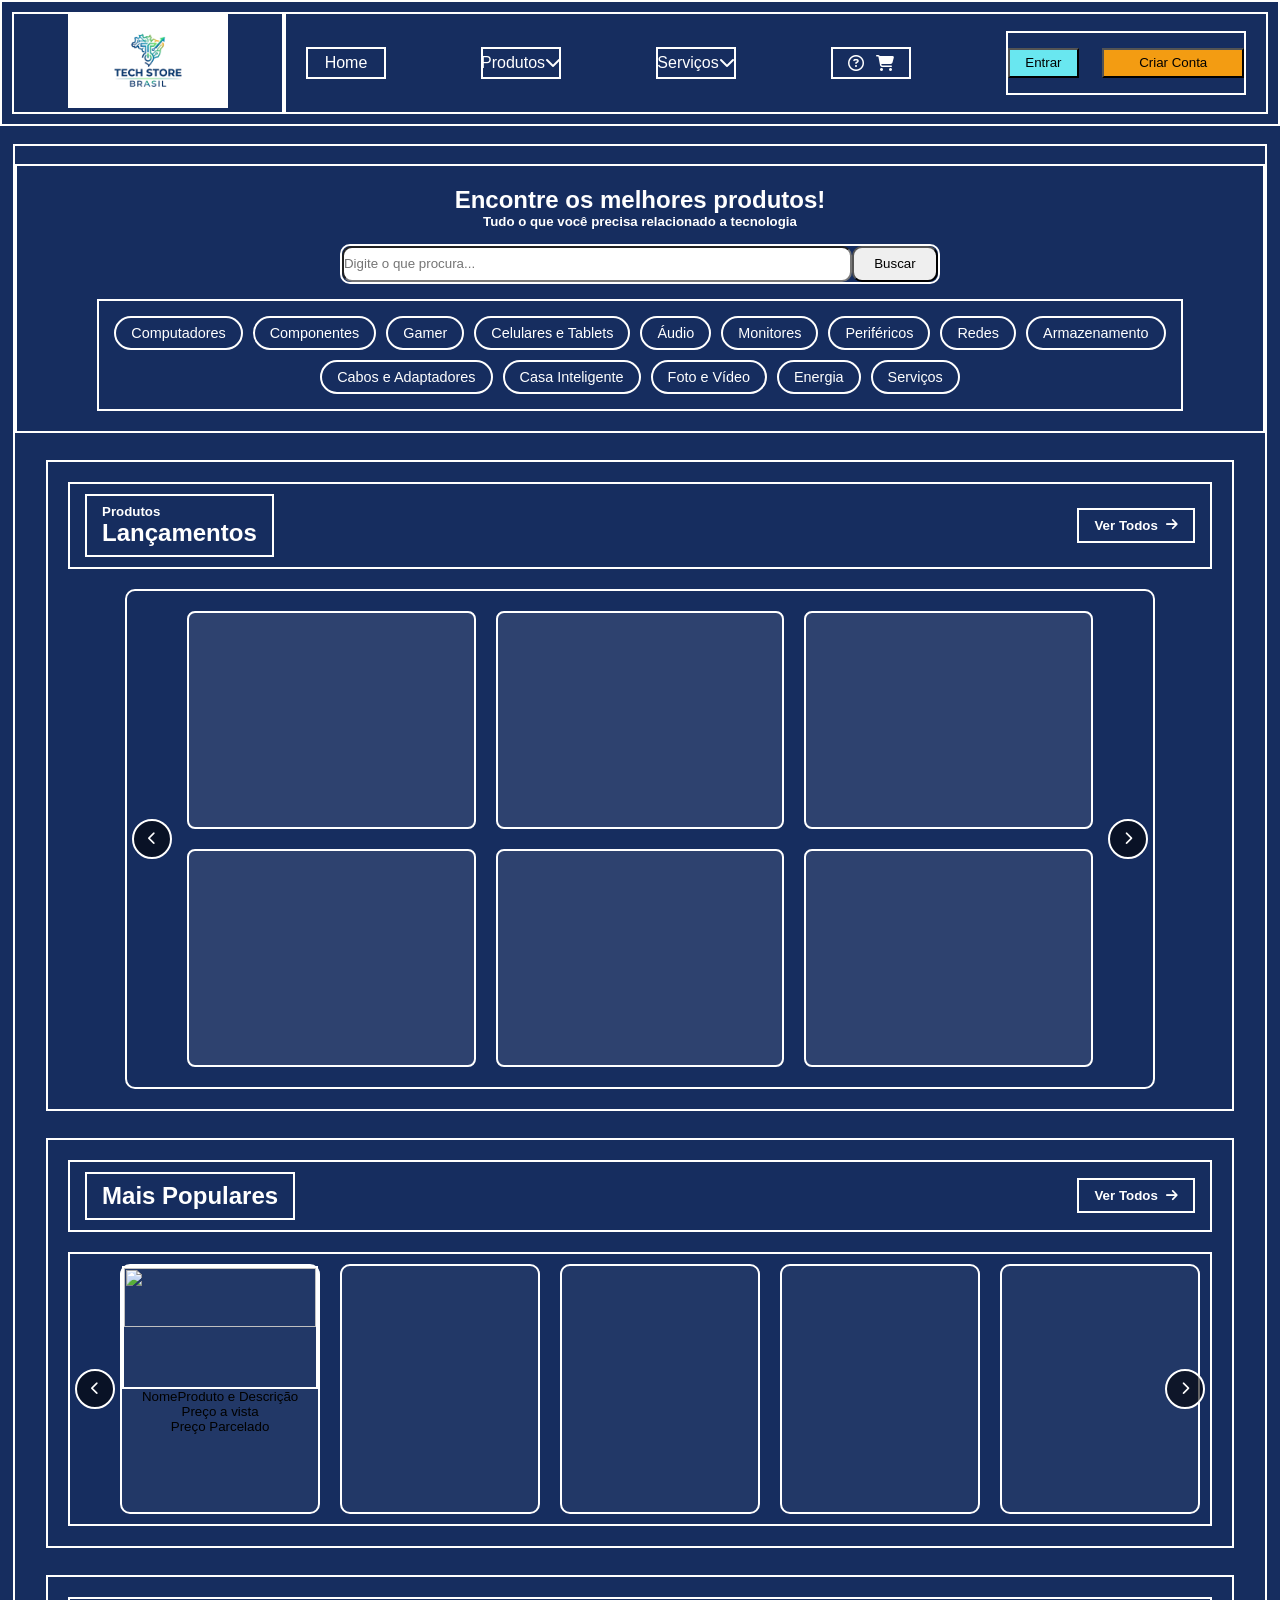
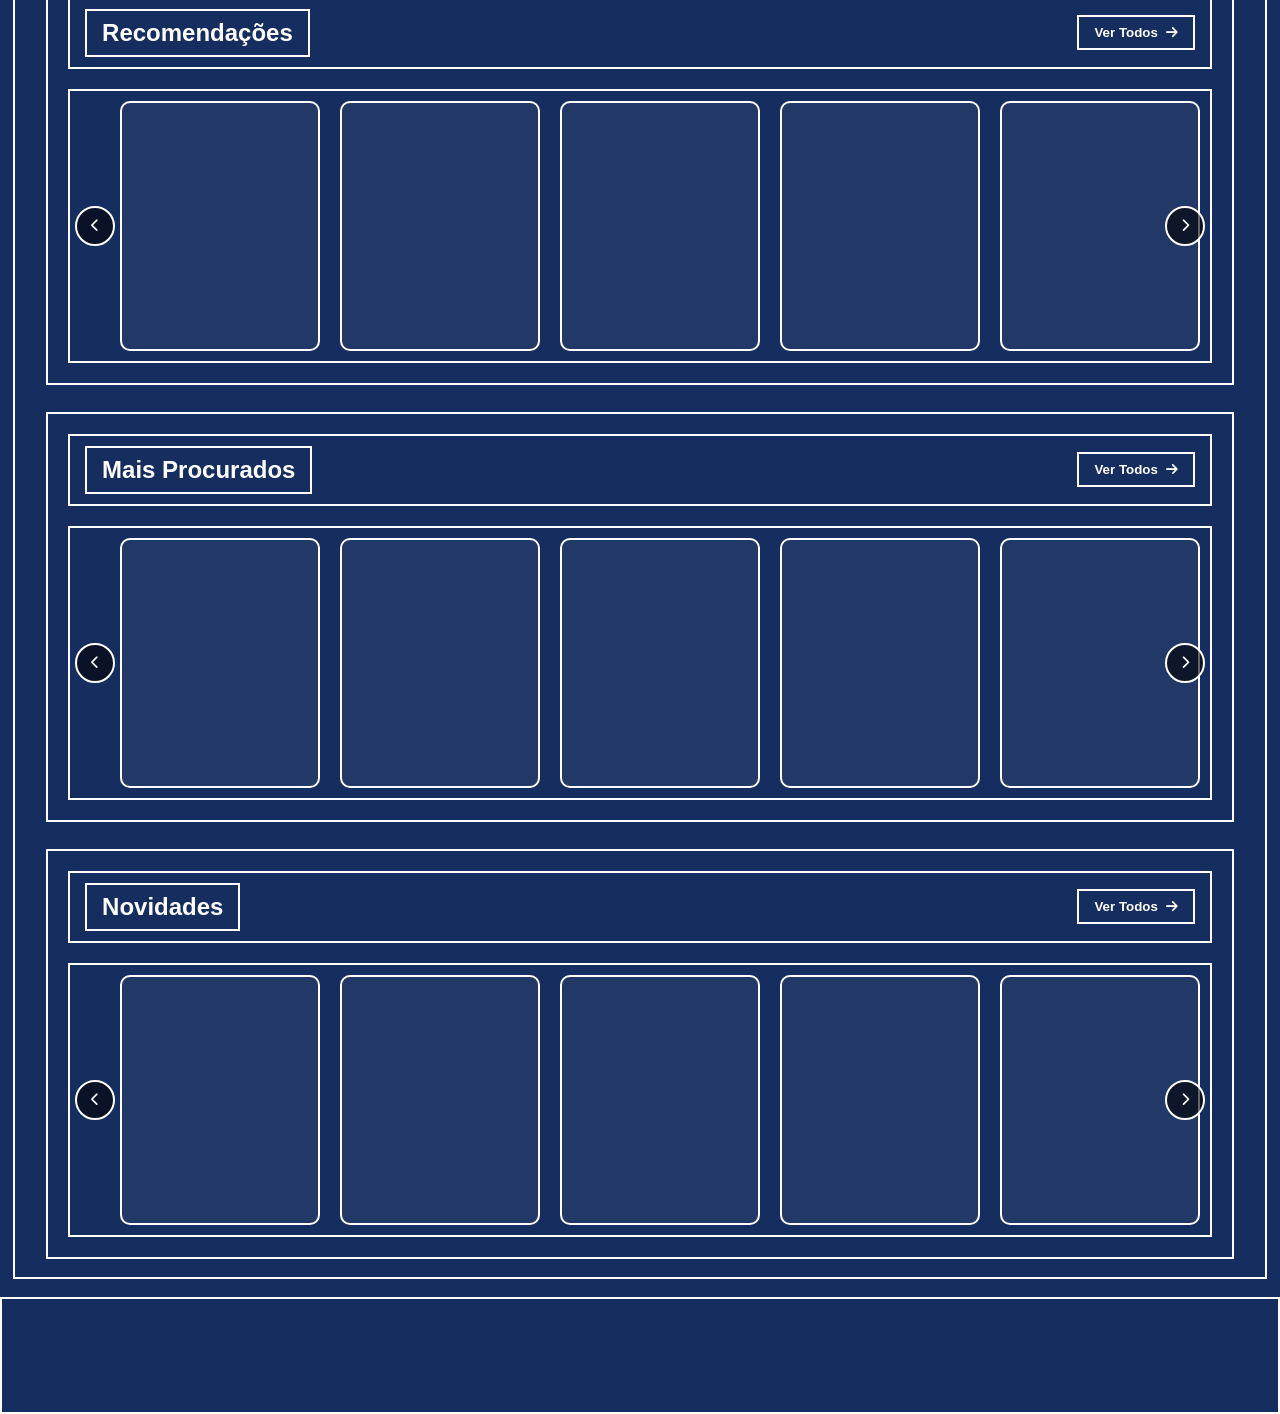
==== index.html @ cc043503 "feat: criando a barra de busca, e preparando para outras funções" ====
<!doctype html>
<html lang="pt-br">
  <head>
    <meta charset="UTF-8" />
    <meta name="viewport" content="width=device-width, initial-scale=1.0" />
    <title>Document</title>
    <link rel="stylesheet" href="src/style.css" />
    <link
      rel="stylesheet"
      href="https://cdnjs.cloudflare.com/ajax/libs/font-awesome/6.7.2/css/all.min.css"
    />
  </head>
  <body>
    <header>
      <div class="header-box-1">
        <div class="logo">
          <img src="src/logoTechStore.png" />
        </div>
      </div>
      <div class="header-box-2">
        <div class="home"><a href="index.html">Home</a></div>
        <div class="produtos"><a href="#">Produtos<i class="fa-solid fa-chevron-down"></i></a></div>
        <div class="servicos"><a href="#">Serviços<i class="fa-solid fa-chevron-down"></i></a></div>
        <div class="sobre-carrinho">
          <a href="sobre.html"><i class="fa-regular fa-circle-question"></i></a>
          <a href="carrinho.html"><i class="fa-solid fa-cart-shopping"></i></a>
        </div>
        <div class="botoes">
          <button class="btn-entrar"><a href="entrar.html">Entrar</a></button>
          <button class="btn-criar-conta"><a href="criarConta.html">Criar Conta</a></button>
        </div>
      </div>
    </header>
    <main>
      <header class="header-main">
        <div class="header-main-mensagem">
          <h2><b>Encontre os melhores produtos!</b></h2>
          <h5>Tudo o que você precisa relacionado a tecnologia</h5>
        </div>
        <div class="barra-busca">
          <form action="/buscar" method="GET">
            <input class="campo-busca" type="search" id="campo-busca" name="q" placeholder="Digite o que procura...">
            <button class="btn-buscar" type="submit">Buscar</button>
          </form>
        </div>
        <div class="categorias">
          <div><a href="#">Computadores</a></div>
          <div><a href="#">Componentes</a></div>
          <div><a href="#">Gamer</a></div>
          <div><a href="#">Celulares e Tablets</a></div>
          <div><a href="#">Áudio</a></div>
          <div><a href="#">Monitores</a></div>
          <div><a href="#">Periféricos</a></div>
          <div><a href="#">Redes</a></div>
          <div><a href="#">Armazenamento</a></div>
          <div><a href="#">Cabos e Adaptadores</a></div>
          <div><a href="#">Casa Inteligente</a></div>
          <div><a href="#">Foto e Vídeo</a></div>
          <div><a href="#">Energia</a></div>
          <div><a href="#">Serviços</a></div>
        </div>
      </header>
      <section class="section-box lancamentos">
        <div class="mensagem-box-lancamentos">
          <div class="mensagem-lancamentos">
            <h5>Produtos</h5>
            <h2>Lançamentos</h2>
          </div>
          <button class="btn-ver-todos">
            Ver Todos<i class="fa-solid fa-arrow-right"></i>
          </button>
        </div>
        <div class="carrossel-banner" id="banner-lancamentos">

          <div class="slide ativo">
            <div class="grade-produtos-banner">
              <div class="produto-banner"></div>
              <div class="produto-banner"></div>
              <div class="produto-banner"></div>
              <div class="produto-banner"></div>
              <div class="produto-banner"></div>
              <div class="produto-banner"></div>
            </div>
          </div>

          <div class="slide">
            <div class="grade-produtos-banner">
              <div class="produto-banner"></div>
              <div class="produto-banner"></div>
              <div class="produto-banner"></div>
              <div class="produto-banner"></div>
              <div class="produto-banner"></div>
              <div class="produto-banner"></div>
            </div>
          </div>

          <button class="botao anterior" onclick="mudarSlideBanner(-1)"><i class="fa-solid fa-chevron-left"></i></button>
          <button class="botao proximo" onclick="mudarSlideBanner(1)"><i class="fa-solid fa-chevron-right"></i></button>
      </section>
      <section class="section-box produtos-oferta">
        <div class="mensagem-box">
          <div class="mensagem">
            <h2>Mais Populares</h2>
          </div>
          <button class="btn-ver-todos">
            Ver Todos<i class="fa-solid fa-arrow-right"></i>
          </button>
        </div>
        <div class="carrossel">
          <button class="botao anterior"><i class="fa-solid fa-chevron-left"></i></button>

          <div class="track">
            <button class="produto">
              <img src="src/">
              <p>NomeProduto e Descrição</p>
              <p>Preço a vista</p>
              <p>Preço Parcelado</p>
            </button>
            <div class="produto"></div>
            <div class="produto"></div>
            <div class="produto"></div>
            <div class="produto"></div>
            <div class="produto"></div>
            <div class="produto"></div>
            <div class="produto"></div>
            <div class="produto"></div>
          </div>

          <button class="botao proximo"><i class="fa-solid fa-chevron-right"></i></button>
        </div>
      </section>
      <section class="section-box recomendacoes">
        <div class="mensagem-box">
          <div class="mensagem">
            <h2>Recomendações</h2>
          </div>
          <button class="btn-ver-todos">
            Ver Todos<i class="fa-solid fa-arrow-right"></i>
          </button>
        </div>
        <div class="carrossel">
          <button class="botao anterior"><i class="fa-solid fa-chevron-left"></i></button>

          <div class="track">
            <div class="produto"></div>
            <div class="produto"></div>
            <div class="produto"></div>
            <div class="produto"></div>
            <div class="produto"></div>
            <div class="produto"></div>
            <div class="produto"></div>
            <div class="produto"></div>
            <div class="produto"></div>
          </div>

          <button class="botao proximo"><i class="fa-solid fa-chevron-right"></i></button>
        </div>
      </section>
      <section class="section-box mais-procurados">
        <div class="mensagem-box">
          <div class="mensagem">
            <h2>Mais Procurados</h2>
          </div>
          <button class="btn-ver-todos">
            Ver Todos<i class="fa-solid fa-arrow-right"></i>
          </button>
        </div>
        <div class="carrossel">
          <button class="botao anterior"><i class="fa-solid fa-chevron-left"></i></button>

          <div class="track">
            <div class="produto"></div>
            <div class="produto"></div>
            <div class="produto"></div>
            <div class="produto"></div>
            <div class="produto"></div>
            <div class="produto"></div>
            <div class="produto"></div>
            <div class="produto"></div>
            <div class="produto"></div>
          </div>

          <button class="botao proximo"><i class="fa-solid fa-chevron-right"></i></button>
        </div>
      </section>
      <section class="section-box novidades">
        <div class="mensagem-box">
          <div class="mensagem">
            <h2>Novidades</h2>
          </div>
          <button class="btn-ver-todos">
            Ver Todos<i class="fa-solid fa-arrow-right"></i>
          </button>
        </div>
        <div class="carrossel">
          <button class="botao anterior"><i class="fa-solid fa-chevron-left"></i></button>

          <div class="track">
            <div class="produto"></div>
            <div class="produto"></div>
            <div class="produto"></div>
            <div class="produto"></div>
            <div class="produto"></div>
            <div class="produto"></div>
            <div class="produto"></div>
            <div class="produto"></div>
            <div class="produto"></div>
          </div>

          <button class="botao proximo"><i class="fa-solid fa-chevron-right"></i></button>
        </div>
      </section>
    </main>
    <footer></footer>
    <script src="src/script.js"></script>
  </body>
</html>
---- src/style.css ----
:root {
  --primary: #f39c12;
  --primary-dark: #d68910;
  --dark: #2c3e50;
  --light: #f4f6f7;
  --white: #ffffff;
  --danger: #e74c3c;
  --text: #333333;
  --background: rgb(22, 45, 95);
  --blue: #69e7f0;
  --black: #000;
}
* {
  padding: 0px;
  margin: 0px;
  box-sizing: border-box;
}
body {
  background-color: var(--background);
  font-family: Arial, Helvetica, sans-serif;
  display: flex;
  flex-direction: column;
  align-items: center;
  gap: 2vh;
  color: var(--white);
  width: 100%;
  overflow-x: hidden;
}
header {
  border: 2px solid var(--white);
  width: 100%;
  min-height: 13vh;
  display: grid;
  grid-template-columns: 17rem 1fr;
  grid-template-areas: "box-1 box-2";
  padding: 10px;
}
.header-box-1 {
  grid-area: box-1;
  display: flex;
  align-items: center;
  justify-content: center;
  border: 2px solid var(--white);
}
.logo img {
  width: 100%;
  max-width: 10rem;
  height: auto;
  border: 2px solid var(--white);
  background-color: var(--white);
  padding: 5px;
}
.header-box-2 {
  grid-area: box-2;
  display: flex;
  flex-wrap: wrap;
  align-items: center;
  justify-content: space-between;
  gap: 15px;
  padding: 0 20px;
  border: 2px solid var(--white);
}
.home, .produtos, .servicos, .sobre-carrinho {
  width: 5rem;
  height: 2rem;
  border: 2px solid var(--white);
  display: flex;
  align-items: center;
  justify-content: center;
}
.home a, .produtos a, .servicos a, .sobre-carrinho a{
  color: var(--white);
  text-decoration: none;
  display: flex;
  flex-direction: row;
}
.sobre-carrinho{
  gap: 1vw;
}
.botoes {
  width: 15rem;
  height: 4rem;
  border: 2px solid var(--white);
  display: flex;
  align-items: center;
  justify-content: space-between;
}
.btn-entrar{
  width: 30%;
  height: 50%;
  background-color: var(--blue);
}
.btn-criar-conta{
  width: 60%;
  height: 50%;
  background-color: var(--primary);
}
.btn-entrar:hover, .btn-criar-conta:hover{
  background-color: var(--white);
  cursor: pointer;
  transition: background-color 0.5s, color 0.5s;
}
.btn-entrar a, .btn-criar-conta a{
  color: var(--black);
  text-decoration: none;
  display: flex;
  flex-direction: row;
  align-items: center;
  justify-content: center;
}
main {
  border: 2px solid var(--white);
  width: 98%;
  max-width: 1400px;
  display: flex;
  flex-direction: column;
  align-items: center;
  gap: 3vh;
  padding: 2vh 0;
}
.header-main {
  display: flex;
  flex-direction: column;
  align-items: center;
  width: 100%;
  gap: 15px;
  padding: 20px;
}
.header-main-mensagem {
  text-align: center;
}
.barra-busca {
  border: 2px solid var(--white);
  border-radius: 10px;
  width: 80%;
  max-width: 600px;
  height: 2.5rem;
  display: flex;
  flex-direction: row;
  justify-content: center;
  align-items: center;
}
.barra-busca form {
  display: flex;
  width: 100%;
  height: 100%;
}
.campo-busca{
  width: 100%;
  height: 100%;
  border-radius: 10px;
}
.btn-buscar{
  width: 100px;
  border-radius: 10px;
}
.categorias {
  border: 2px solid var(--white);
  width: 90%;
  display: flex;
  flex-wrap: wrap;
  align-items: center;
  justify-content: center;
  gap: 10px;
  padding: 15px;
}
.categorias div {
  border: 2px solid var(--white);
  border-radius: 20px;
  padding: 6px 15px;
  transition: background-color 0.3s;
}
.categorias div:hover {
  background-color: rgba(255, 255, 255, 0.1);
}
.categorias div a {
  color: var(--white);
  text-decoration: none;
  font-size: 0.9rem;
}
.section-box {
  border: 2px solid var(--white);
  width: 95%;
  display: flex;
  flex-direction: column;
  align-items: center;
  padding: 20px;
  gap: 20px;
}
.mensagem-box, .mensagem-box-lancamentos {
  border: 2px solid var(--white);
  width: 100%;
  display: flex;
  flex-wrap: wrap;
  align-items: center;
  justify-content: space-between;
  padding: 10px 15px;
  gap: 15px;
}
.mensagem, .mensagem-lancamentos {
  border: 2px solid var(--white);
  padding: 8px 15px;
}
.btn-ver-todos {
  padding: 8px 15px;
  background: transparent;
  color: var(--white);
  border: 2px solid var(--white);
  cursor: pointer;
  display: flex;
  align-items: center;
  gap: 8px;
  font-weight: bold;
  transition: background-color 0.3s, color 0.3s;
}
.btn-ver-todos:hover {
  background-color: var(--white);
  color: var(--background);
}
/*carrossel de lançamentos*/
.carrossel-banner {
  position: relative;
  width: 90%;
  max-width: 1200px;
  height: 500px;
  margin: 0 auto;
  overflow: hidden;
  border: 2px solid var(--white);
  border-radius: 10px;
}
.carrossel-banner .slide {
  position: absolute;
  top: 0;
  left: 0;
  width: 100%;
  height: 100%;
  padding: 20px 60px; 
  box-sizing: border-box;
  opacity: 0;
  transition: opacity 0.8s ease-in-out; 
  z-index: 0;
  pointer-events: none; 
}
.carrossel-banner .slide.ativo {
  opacity: 1;
  z-index: 1;
  pointer-events: auto;
}
.grade-produtos-banner {
  display: grid;
  grid-template-columns: repeat(3, 1fr); 
  grid-template-rows: repeat(2, 1fr);  
  gap: 20px;
  width: 100%;
  height: 100%;
}
.produto-banner {
  width: 100%;
  height: 100%;
  background-color: rgba(255, 255, 255, 0.1);
  border: 2px solid var(--white);
  border-radius: 8px;
  background-size: cover;
  background-position: center;
  background-repeat: no-repeat;
  transition: transform 0.3s;
  cursor: pointer;
}
.carrossel {
  width: 100%;
  overflow: hidden;
  position: relative;
  border: 2px solid white;
  padding: 10px 50px;
}
.carrossel .track {
  display: flex;
  gap: 20px;
  transition: transform 0.4s ease;
}
.produto {
  flex: 0 0 200px;
  height: 250px;
  border: 2px solid white;
  border-radius: 10px;
  background-color: rgba(255, 255, 255, 0.05);
  display: flex;
  flex-direction: column;
  align-items: center;
  justify-content: flex-start;
}
.produto img{
  border: 2px solid var(--white);
  width: 100%;
  height: 50%;
}
.botao, .btn-carrossel-anterior, .btn-carrossel-proximo {
  width: 40px;
  height: 40px;
  display: flex;
  justify-content: center;
  align-items: center;
  background: rgba(0, 0, 0, 0.6);
  color: white;
  border: 2px solid white;
  border-radius: 50%;
  cursor: pointer;
  z-index: 10;
  transition: background-color 0.3s;
}
.botao:hover, .btn-carrossel-anterior:hover, .btn-carrossel-proximo:hover {
  background-color: rgba(255, 255, 255, 0.3);
}
.anterior {
  position: absolute;
  top: 50%;
  left: 5px;
  transform: translateY(-50%);
}
.proximo {
  position: absolute;
  top: 50%;
  right: 5px;
  transform: translateY(-50%);
}
footer {
  border: 2px solid var(--white);
  width: 100%;
  min-height: 13vh;
  margin-top: auto;
}
@media (max-width: 1000px) {
  header {
    display: flex;
    flex-direction: column;
    height: auto;
    padding: 20px;
    gap: 20px;
  }
  .header-box-2 {
    justify-content: center;
    width: 100%;
  }
}
@media (max-width: 900px) {
  .grade-produtos-banner {
    grid-template-columns: repeat(2, 1fr);
    grid-template-rows: repeat(3, 1fr);
  }
}
@media (max-width: 600px) {
  .produto {
    flex: 0 0 150px;
    height: 200px;
  }
  .carrossel {
    padding: 10px 40px;
  }
  .carrossel-banner { height: 800px; }
  .grade-produtos-banner {
    grid-template-columns: 1fr;
    grid-template-rows: repeat(6, 1fr);
  }
  .mensagem-box, .mensagem-box-lancamentos {
    flex-direction: column;
    text-align: center;
    align-items: center;
  }
}
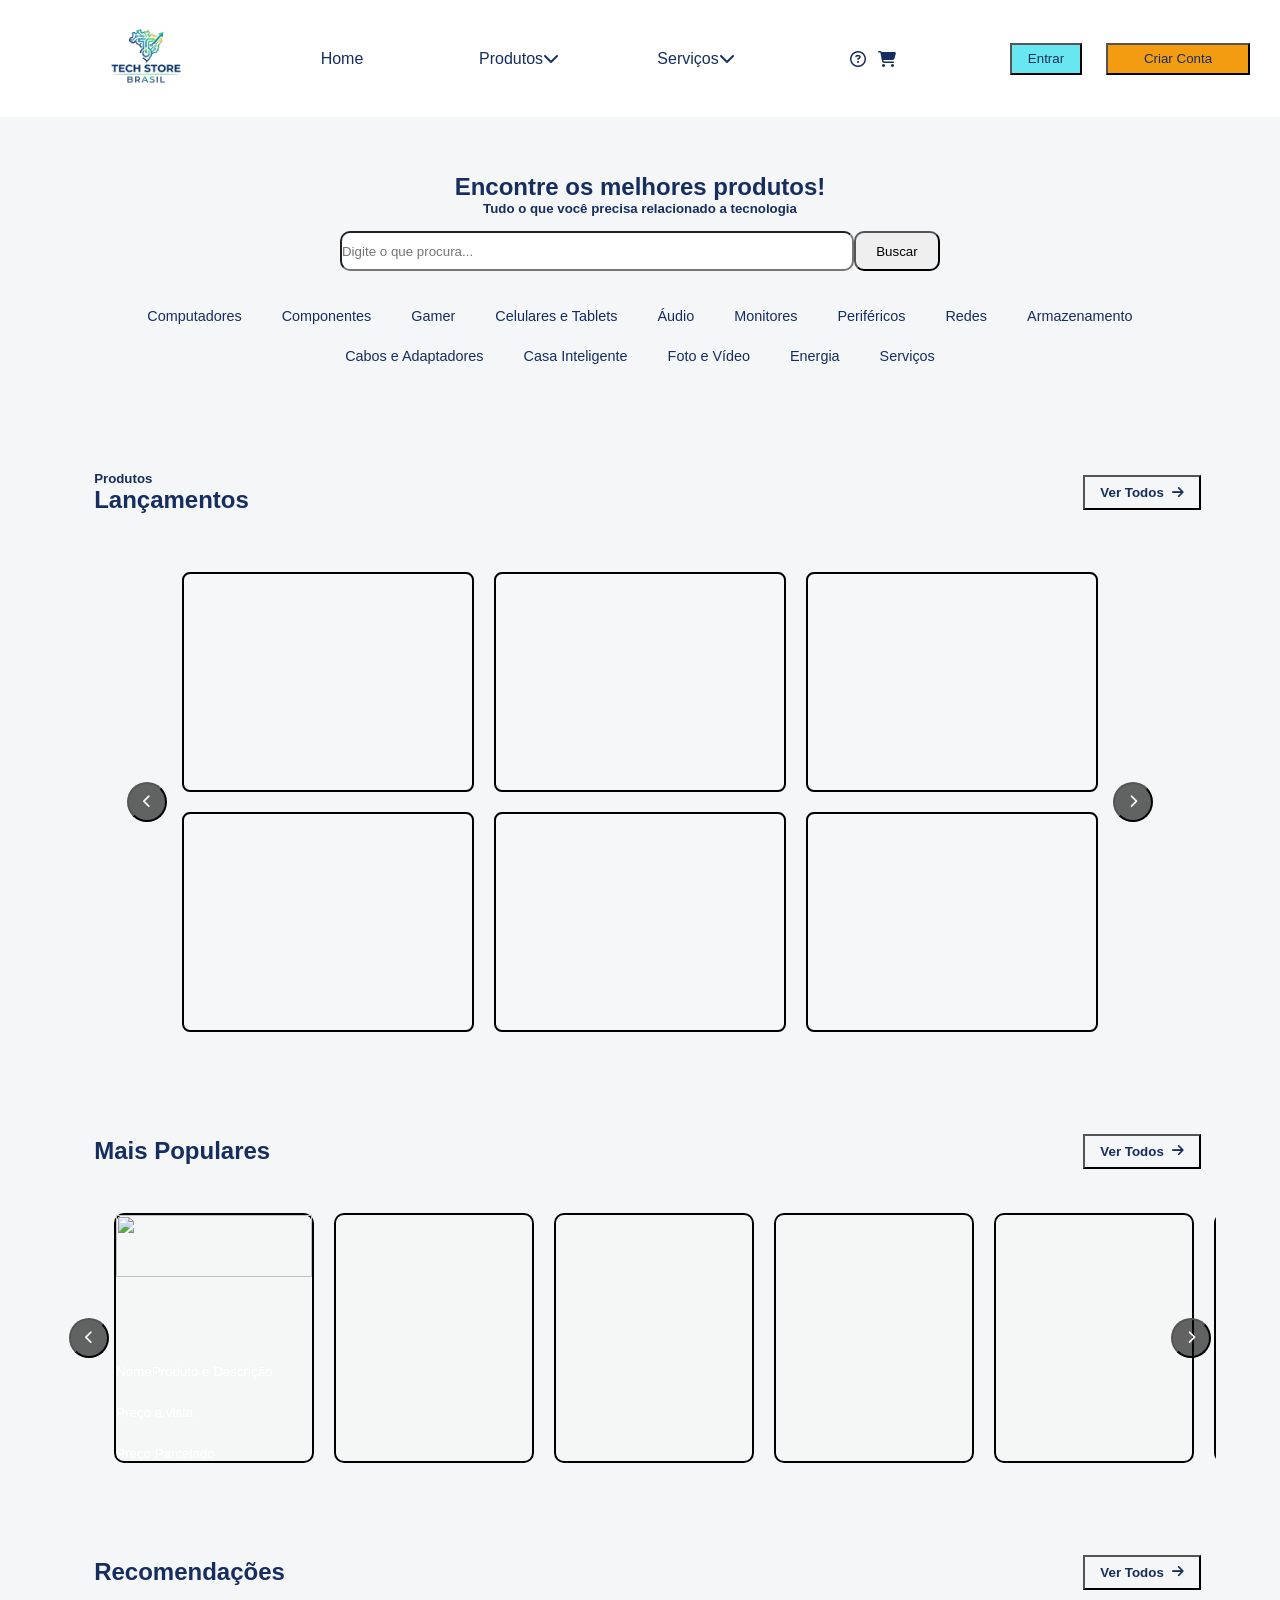
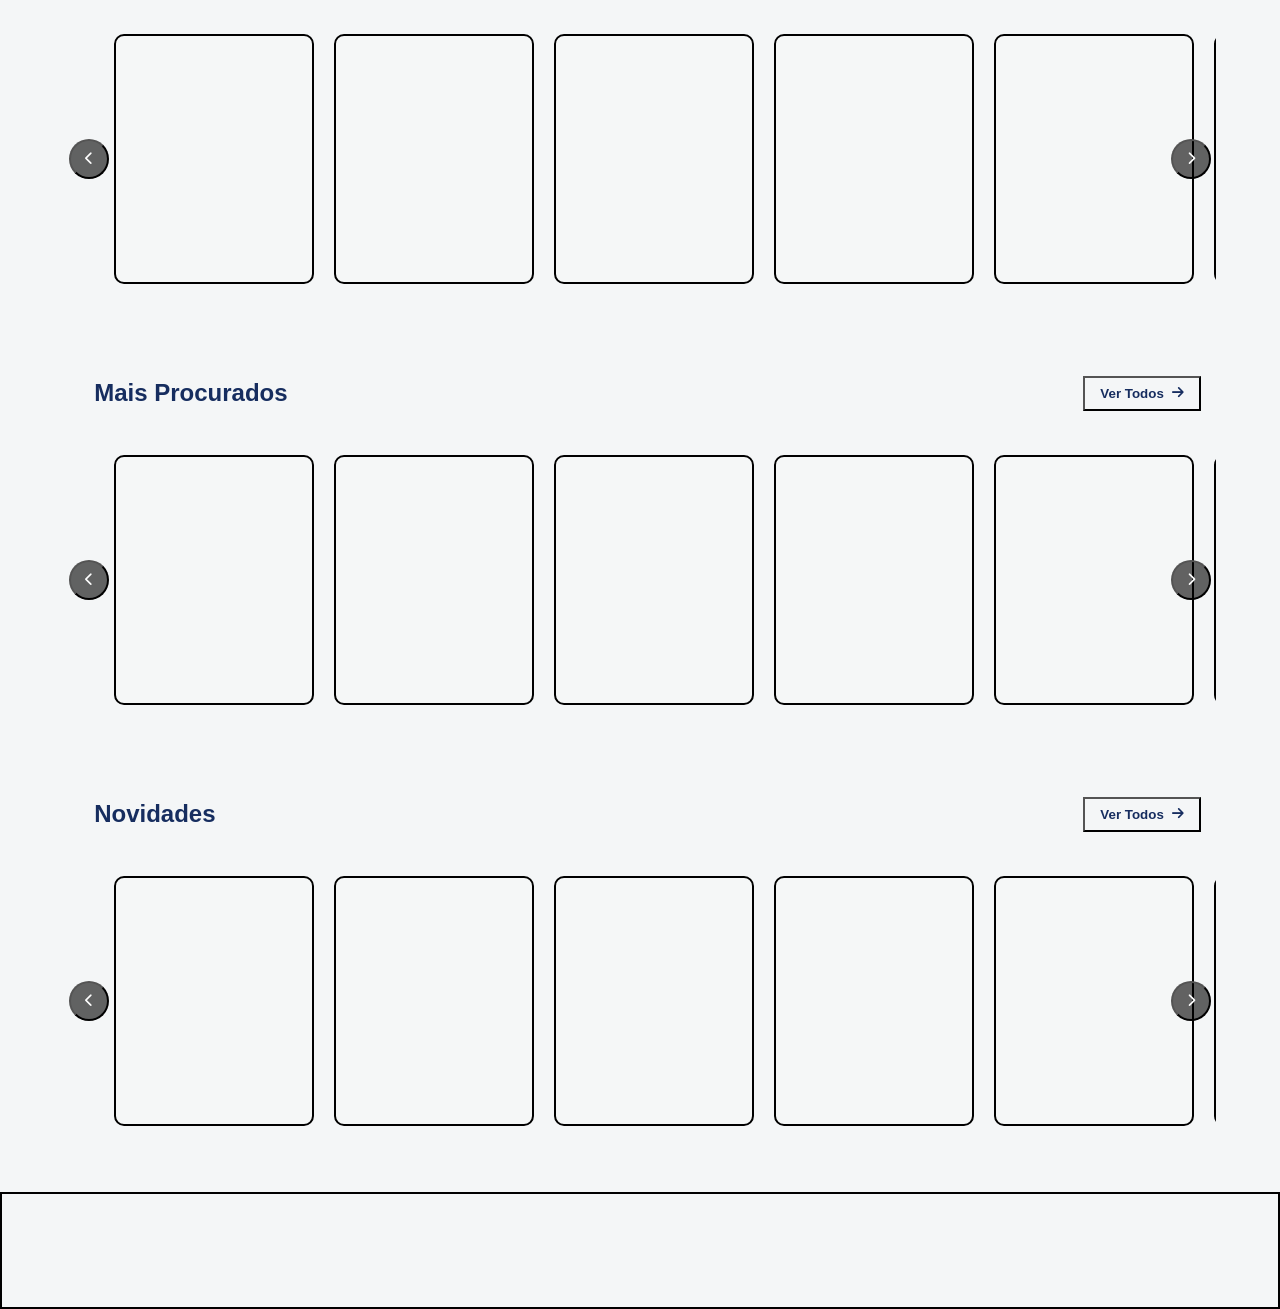
==== commit e58ae6f5: "feat: implementando o esqueleto para melhorias futuras" ====
--- a/index.html
+++ b/index.html
@@ -11,7 +11,7 @@
     />
   </head>
   <body>
-    <header>
+    <header class="header">
       <div class="header-box-1">
         <div class="logo">
           <img src="src/logoTechStore.png" />
--- a/src/style.css
+++ b/src/style.css
@@ -16,18 +16,17 @@
   box-sizing: border-box;
 }
 body {
-  background-color: var(--background);
+  background-color: var(--light);
   font-family: Arial, Helvetica, sans-serif;
   display: flex;
   flex-direction: column;
   align-items: center;
   gap: 2vh;
-  color: var(--white);
+  color: var(--background);
   width: 100%;
   overflow-x: hidden;
 }
 header {
-  border: 2px solid var(--white);
   width: 100%;
   min-height: 13vh;
   display: grid;
@@ -35,19 +34,19 @@
   grid-template-areas: "box-1 box-2";
   padding: 10px;
 }
+.header{
+  background-color: var(--white);
+}
 .header-box-1 {
   grid-area: box-1;
   display: flex;
   align-items: center;
   justify-content: center;
-  border: 2px solid var(--white);
 }
 .logo img {
   width: 100%;
   max-width: 10rem;
   height: auto;
-  border: 2px solid var(--white);
-  background-color: var(--white);
   padding: 5px;
 }
 .header-box-2 {
@@ -58,18 +57,16 @@
   justify-content: space-between;
   gap: 15px;
   padding: 0 20px;
-  border: 2px solid var(--white);
 }
 .home, .produtos, .servicos, .sobre-carrinho {
   width: 5rem;
   height: 2rem;
-  border: 2px solid var(--white);
   display: flex;
   align-items: center;
   justify-content: center;
 }
 .home a, .produtos a, .servicos a, .sobre-carrinho a{
-  color: var(--white);
+  color: var(--background);
   text-decoration: none;
   display: flex;
   flex-direction: row;
@@ -80,7 +77,6 @@
 .botoes {
   width: 15rem;
   height: 4rem;
-  border: 2px solid var(--white);
   display: flex;
   align-items: center;
   justify-content: space-between;
@@ -101,7 +97,7 @@
   transition: background-color 0.5s, color 0.5s;
 }
 .btn-entrar a, .btn-criar-conta a{
-  color: var(--black);
+  color: var(--background);
   text-decoration: none;
   display: flex;
   flex-direction: row;
@@ -109,7 +105,6 @@
   justify-content: center;
 }
 main {
-  border: 2px solid var(--white);
   width: 98%;
   max-width: 1400px;
   display: flex;
@@ -130,7 +125,6 @@
   text-align: center;
 }
 .barra-busca {
-  border: 2px solid var(--white);
   border-radius: 10px;
   width: 80%;
   max-width: 600px;
@@ -155,7 +149,6 @@
   border-radius: 10px;
 }
 .categorias {
-  border: 2px solid var(--white);
   width: 90%;
   display: flex;
   flex-wrap: wrap;
@@ -165,7 +158,6 @@
   padding: 15px;
 }
 .categorias div {
-  border: 2px solid var(--white);
   border-radius: 20px;
   padding: 6px 15px;
   transition: background-color 0.3s;
@@ -174,12 +166,11 @@
   background-color: rgba(255, 255, 255, 0.1);
 }
 .categorias div a {
-  color: var(--white);
+  color: var(--background);
   text-decoration: none;
   font-size: 0.9rem;
 }
 .section-box {
-  border: 2px solid var(--white);
   width: 95%;
   display: flex;
   flex-direction: column;
@@ -188,7 +179,6 @@
   gap: 20px;
 }
 .mensagem-box, .mensagem-box-lancamentos {
-  border: 2px solid var(--white);
   width: 100%;
   display: flex;
   flex-wrap: wrap;
@@ -198,14 +188,13 @@
   gap: 15px;
 }
 .mensagem, .mensagem-lancamentos {
-  border: 2px solid var(--white);
+
   padding: 8px 15px;
 }
 .btn-ver-todos {
   padding: 8px 15px;
   background: transparent;
-  color: var(--white);
-  border: 2px solid var(--white);
+  color: var(--background);
   cursor: pointer;
   display: flex;
   align-items: center;
@@ -214,8 +203,8 @@
   transition: background-color 0.3s, color 0.3s;
 }
 .btn-ver-todos:hover {
-  background-color: var(--white);
-  color: var(--background);
+  background-color: var(--background);
+  color: var(--white);
 }
 /*carrossel de lançamentos*/
 .carrossel-banner {
@@ -225,7 +214,6 @@
   height: 500px;
   margin: 0 auto;
   overflow: hidden;
-  border: 2px solid var(--white);
   border-radius: 10px;
 }
 .carrossel-banner .slide {
@@ -258,19 +246,18 @@
   width: 100%;
   height: 100%;
   background-color: rgba(255, 255, 255, 0.1);
-  border: 2px solid var(--white);
   border-radius: 8px;
   background-size: cover;
   background-position: center;
   background-repeat: no-repeat;
   transition: transform 0.3s;
   cursor: pointer;
+  border: 2px solid black;
 }
 .carrossel {
   width: 100%;
   overflow: hidden;
   position: relative;
-  border: 2px solid white;
   padding: 10px 50px;
 }
 .carrossel .track {
@@ -281,18 +268,20 @@
 .produto {
   flex: 0 0 200px;
   height: 250px;
-  border: 2px solid white;
   border-radius: 10px;
   background-color: rgba(255, 255, 255, 0.05);
   display: flex;
   flex-direction: column;
-  align-items: center;
-  justify-content: flex-start;
+  align-items: flex-start;
+  justify-content: space-between;
+  border: 2px solid black;
 }
 .produto img{
-  border: 2px solid var(--white);
   width: 100%;
   height: 50%;
+}
+.produto p{
+  color: var(--white);
 }
 .botao, .btn-carrossel-anterior, .btn-carrossel-proximo {
   width: 40px;
@@ -302,7 +291,6 @@
   align-items: center;
   background: rgba(0, 0, 0, 0.6);
   color: white;
-  border: 2px solid white;
   border-radius: 50%;
   cursor: pointer;
   z-index: 10;
@@ -324,7 +312,7 @@
   transform: translateY(-50%);
 }
 footer {
-  border: 2px solid var(--white);
+  border: 2px solid black;
   width: 100%;
   min-height: 13vh;
   margin-top: auto;
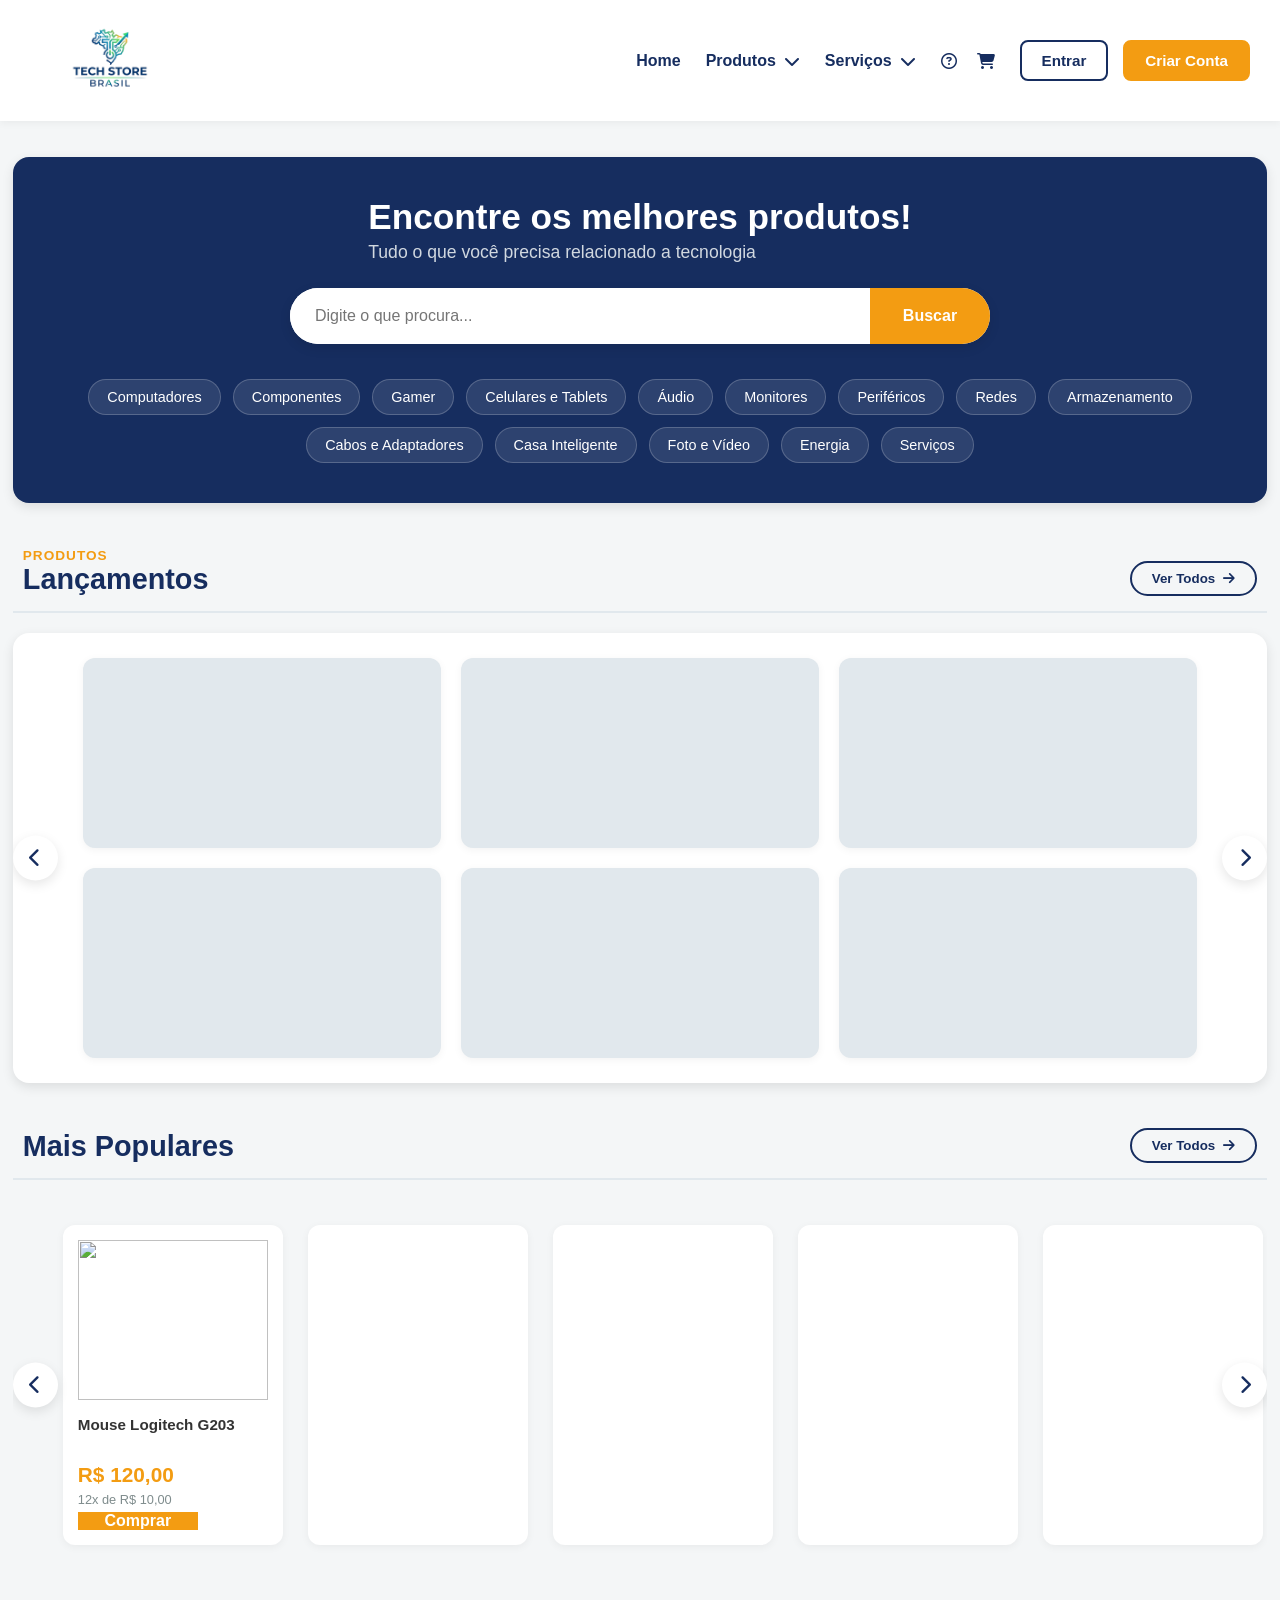
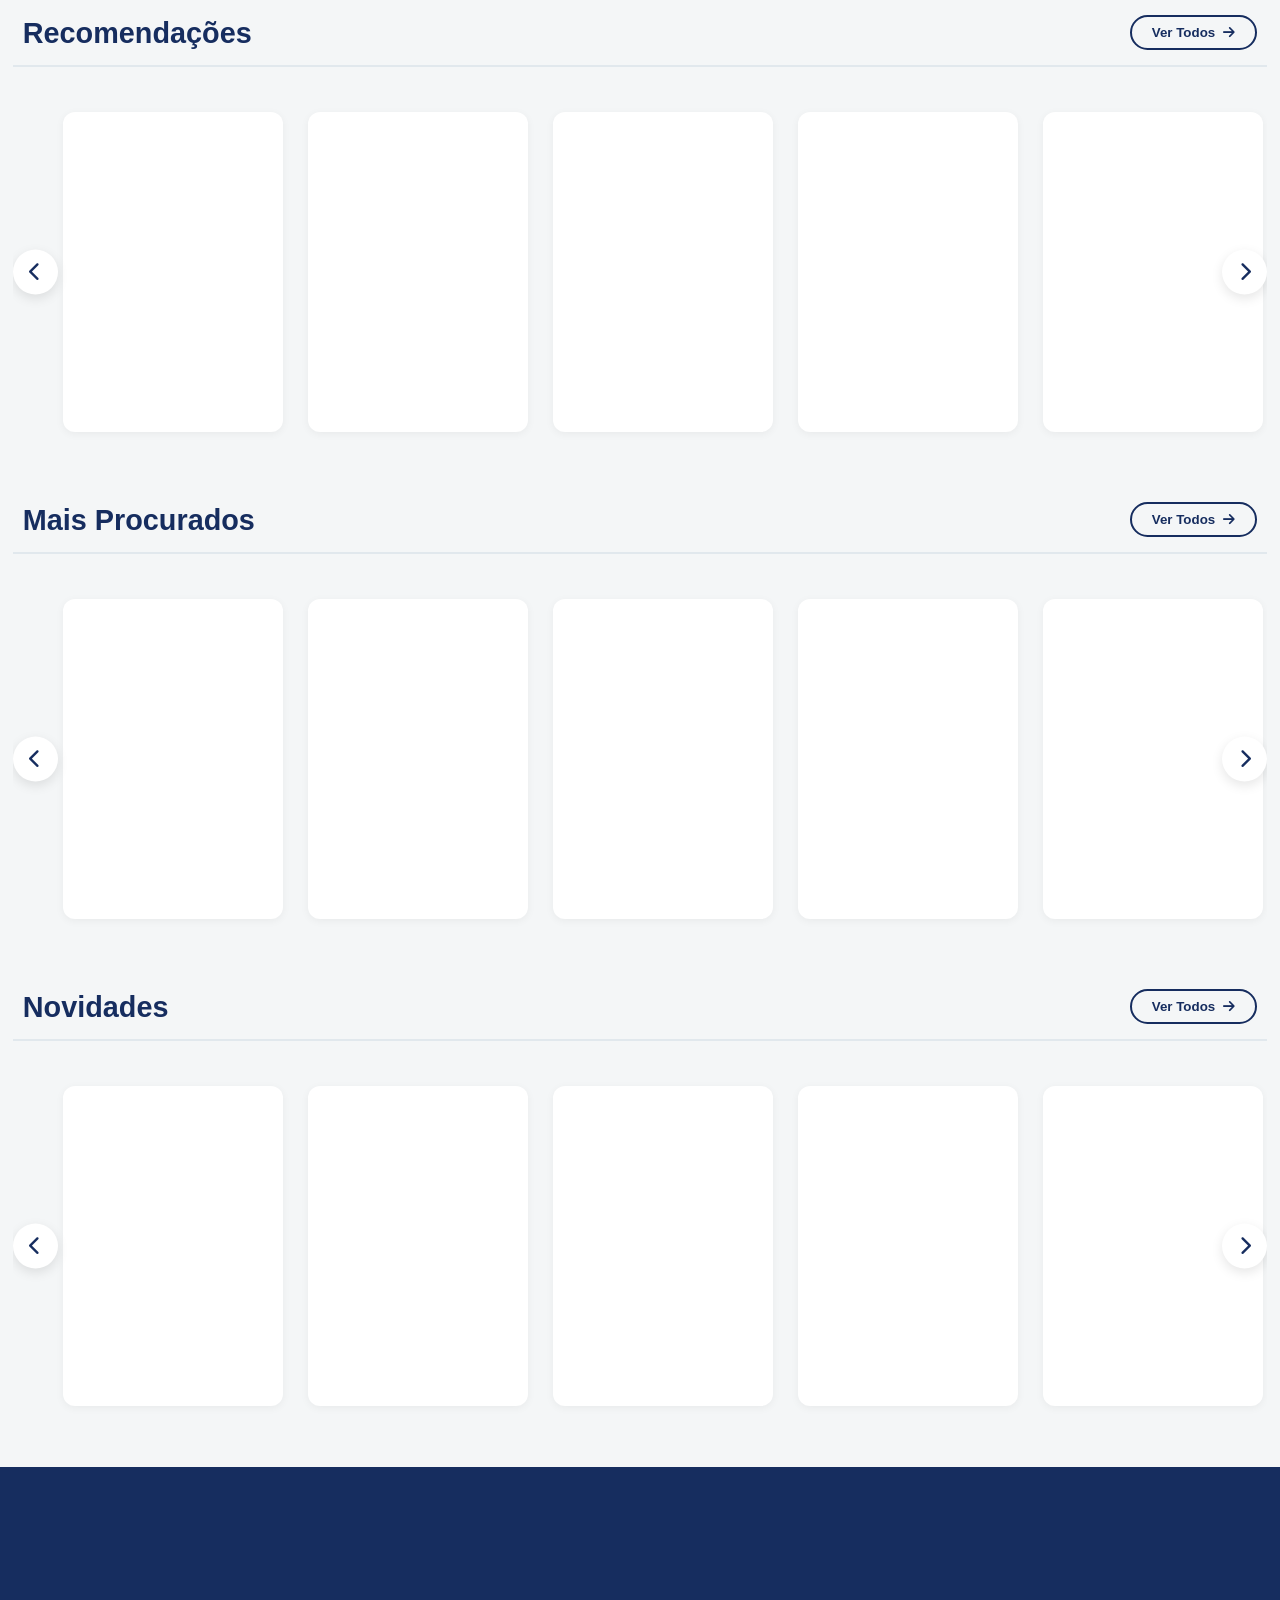
==== commit b850d9a8: "feat: melhorando a estrutura do index.html e entrar.html, e adicionando uma função base de login" ====
--- a/index.html
+++ b/index.html
@@ -110,12 +110,13 @@
           <button class="botao anterior"><i class="fa-solid fa-chevron-left"></i></button>
 
           <div class="track">
-            <button class="produto">
-              <img src="src/">
-              <p>NomeProduto e Descrição</p>
-              <p>Preço a vista</p>
-              <p>Preço Parcelado</p>
-            </button>
+            <div class="produto">
+              <img src="src/mouse.jpg">
+              <p>Mouse Logitech G203</p>
+              <p>R$ 120,00</p>
+              <p>12x de R$ 10,00</p>
+              <button class="btn-buscar" onclick="adicionarAoCarrinho(2)">Comprar</button>
+            </div>
             <div class="produto"></div>
             <div class="produto"></div>
             <div class="produto"></div>
--- a/src/style.css
+++ b/src/style.css
@@ -1,108 +1,129 @@
 :root {
-  --primary: #f39c12;
-  --primary-dark: #d68910;
-  --dark: #2c3e50;
-  --light: #f4f6f7;
+  --primary: #f39c12;          
+  --primary-hover: #e67e22;
+  --dark-blue: #162d5f;        
+  --dark-blue-hover: #0f1f45;
+  --light-bg: #f4f6f7;         
   --white: #ffffff;
-  --danger: #e74c3c;
-  --text: #333333;
-  --background: rgb(22, 45, 95);
-  --blue: #69e7f0;
-  --black: #000;
+  --text-main: #333333;        
+  --text-light: #7f8c8d;     
+  --shadow-sm: 0 2px 8px rgba(0, 0, 0, 0.05);
+  --shadow-md: 0 4px 12px rgba(0, 0, 0, 0.1);
+  --shadow-hover: 0 8px 24px rgba(0, 0, 0, 0.15);
+  --transition: all 0.3s ease;
 }
 * {
-  padding: 0px;
-  margin: 0px;
+  padding: 0;
+  margin: 0;
   box-sizing: border-box;
 }
 body {
-  background-color: var(--light);
-  font-family: Arial, Helvetica, sans-serif;
+  background-color: var(--light-bg);
+  font-family: 'Segoe UI', Roboto, Helvetica, Arial, sans-serif;
   display: flex;
   flex-direction: column;
   align-items: center;
-  gap: 2vh;
-  color: var(--background);
+  color: var(--text-main);
   width: 100%;
   overflow-x: hidden;
 }
-header {
-  width: 100%;
-  min-height: 13vh;
+.header {
+  width: 100%;
+  min-height: 10vh;
+  background-color: var(--white);
+  box-shadow: var(--shadow-sm);
   display: grid;
   grid-template-columns: 17rem 1fr;
   grid-template-areas: "box-1 box-2";
-  padding: 10px;
-}
-.header{
-  background-color: var(--white);
+  padding: 15px 30px;
+  position: sticky;
+  top: 0;
+  z-index: 100;
 }
 .header-box-1 {
   grid-area: box-1;
   display: flex;
   align-items: center;
-  justify-content: center;
+  justify-content: flex-start;
 }
 .logo img {
   width: 100%;
   max-width: 10rem;
   height: auto;
-  padding: 5px;
+  transition: var(--transition);
+}
+.logo img:hover {
+  transform: scale(1.05);
 }
 .header-box-2 {
   grid-area: box-2;
   display: flex;
   flex-wrap: wrap;
   align-items: center;
-  justify-content: space-between;
+  justify-content: flex-end;
+  gap: 25px;
+}
+.home a, .produtos a, .servicos a, .sobre-carrinho a {
+  color: var(--dark-blue);
+  text-decoration: none;
+  font-weight: 600;
+  font-size: 1rem;
+  display: flex;
+  align-items: center;
+  gap: 8px;
+  transition: var(--transition);
+}
+.home a:hover, .produtos a:hover, .servicos a:hover, .sobre-carrinho a:hover {
+  color: var(--primary);
+}
+.sobre-carrinho {
+  display: flex;
+  gap: 20px;
+  font-size: 1.2rem;
+}
+.botoes {
+  display: flex;
   gap: 15px;
-  padding: 0 20px;
-}
-.home, .produtos, .servicos, .sobre-carrinho {
-  width: 5rem;
-  height: 2rem;
-  display: flex;
-  align-items: center;
-  justify-content: center;
-}
-.home a, .produtos a, .servicos a, .sobre-carrinho a{
-  color: var(--background);
+}
+.btn-entrar, .btn-criar-conta {
+  border: none;
+  border-radius: 8px;
+  font-weight: bold;
+  font-size: 0.95rem;
+  transition: var(--transition);
+  cursor: pointer;
+  overflow: hidden;
+}
+.btn-entrar a, .btn-criar-conta a {
   text-decoration: none;
-  display: flex;
-  flex-direction: row;
-}
-.sobre-carrinho{
-  gap: 1vw;
-}
-.botoes {
-  width: 15rem;
-  height: 4rem;
-  display: flex;
-  align-items: center;
-  justify-content: space-between;
-}
-.btn-entrar{
-  width: 30%;
-  height: 50%;
-  background-color: var(--blue);
-}
-.btn-criar-conta{
-  width: 60%;
-  height: 50%;
+  padding: 10px 20px;
+  display: block;
+  width: 100%;
+  height: 100%;
+}
+.btn-entrar {
+  background-color: transparent;
+  border: 2px solid var(--dark-blue);
+}
+.btn-entrar a {
+  color: var(--dark-blue);
+}
+.btn-entrar:hover {
+  background-color: var(--dark-blue);
+}
+.btn-entrar:hover a {
+  color: var(--white);
+}
+.btn-criar-conta {
   background-color: var(--primary);
-}
-.btn-entrar:hover, .btn-criar-conta:hover{
-  background-color: var(--white);
-  cursor: pointer;
-  transition: background-color 0.5s, color 0.5s;
-}
-.btn-entrar a, .btn-criar-conta a{
-  color: var(--background);
-  text-decoration: none;
-  display: flex;
-  flex-direction: row;
-  align-items: center;
-  justify-content: center;
+  border: 2px solid var(--primary);
+}
+.btn-criar-conta a {
+  color: var(--white);
+}
+.btn-criar-conta:hover {
+  background-color: var(--primary-hover);
+  border-color: var(--primary-hover);
 }
 main {
   width: 98%;
@@ -110,111 +131,144 @@
   display: flex;
   flex-direction: column;
   align-items: center;
-  gap: 3vh;
-  padding: 2vh 0;
+  gap: 5vh;
+  padding: 4vh 0;
 }
 .header-main {
   display: flex;
   flex-direction: column;
   align-items: center;
   width: 100%;
-  gap: 15px;
-  padding: 20px;
-}
-.header-main-mensagem {
-  text-align: center;
+  gap: 25px;
+  background: var(--dark-blue);
+  color: var(--white);
+  padding: 40px 20px;
+  border-radius: 16px;
+  box-shadow: var(--shadow-md);
+}
+.header-main-mensagem h2 {
+  font-size: 2.2rem;
+  margin-bottom: 5px;
+}
+.header-main-mensagem h5 {
+  font-size: 1.1rem;
+  font-weight: 400;
+  color: #d1d8e0;
 }
 .barra-busca {
-  border-radius: 10px;
-  width: 80%;
-  max-width: 600px;
-  height: 2.5rem;
-  display: flex;
-  flex-direction: row;
+  width: 100%;
+  max-width: 700px;
+  height: 3.5rem;
+}
+.barra-busca form {
+  display: flex;
+  width: 100%;
+  height: 100%;
+  background: var(--white);
+  border-radius: 50px;
+  overflow: hidden;
+  box-shadow: var(--shadow-md);
+}
+.campo-busca {
+  flex: 1;
+  border: none;
+  padding: 0 25px;
+  font-size: 1rem;
+  outline: none;
+  color: var(--text-main);
+}
+.btn-buscar {
+  width: 120px;
+  background-color: var(--primary);
+  color: var(--white);
+  border: none;
+  font-weight: bold;
+  font-size: 1rem;
+  cursor: pointer;
+  transition: var(--transition);
+}
+.btn-buscar:hover {
+  background-color: var(--primary-hover);
+}
+.categorias {
+  width: 100%;
+  display: flex;
+  flex-wrap: wrap;
+  align-items: center;
   justify-content: center;
-  align-items: center;
-}
-.barra-busca form {
-  display: flex;
-  width: 100%;
-  height: 100%;
-}
-.campo-busca{
-  width: 100%;
-  height: 100%;
-  border-radius: 10px;
-}
-.btn-buscar{
-  width: 100px;
-  border-radius: 10px;
-}
-.categorias {
-  width: 90%;
-  display: flex;
-  flex-wrap: wrap;
-  align-items: center;
-  justify-content: center;
-  gap: 10px;
-  padding: 15px;
+  gap: 12px;
+  padding-top: 10px;
 }
 .categorias div {
+  background-color: rgba(255, 255, 255, 0.1);
+  border: 1px solid rgba(255, 255, 255, 0.2);
   border-radius: 20px;
-  padding: 6px 15px;
-  transition: background-color 0.3s;
+  padding: 8px 18px;
+  transition: var(--transition);
 }
 .categorias div:hover {
-  background-color: rgba(255, 255, 255, 0.1);
+  background-color: var(--primary);
+  border-color: var(--primary);
+  transform: translateY(-2px);
 }
 .categorias div a {
-  color: var(--background);
+  color: var(--white);
   text-decoration: none;
   font-size: 0.9rem;
+  font-weight: 500;
 }
 .section-box {
-  width: 95%;
+  width: 100%;
   display: flex;
   flex-direction: column;
-  align-items: center;
-  padding: 20px;
   gap: 20px;
 }
 .mensagem-box, .mensagem-box-lancamentos {
   width: 100%;
   display: flex;
-  flex-wrap: wrap;
-  align-items: center;
+  align-items: flex-end;
   justify-content: space-between;
-  padding: 10px 15px;
-  gap: 15px;
-}
-.mensagem, .mensagem-lancamentos {
-
-  padding: 8px 15px;
+  padding: 0 10px;
+  border-bottom: 2px solid #e1e8ed;
+  padding-bottom: 15px;
+}
+.mensagem h2, .mensagem-lancamentos h2 {
+  font-size: 1.8rem;
+  color: var(--dark-blue);
+}
+.mensagem-lancamentos h5 {
+  color: var(--primary);
+  text-transform: uppercase;
+  letter-spacing: 1px;
+  font-size: 0.85rem;
 }
 .btn-ver-todos {
-  padding: 8px 15px;
+  padding: 8px 20px;
   background: transparent;
-  color: var(--background);
+  color: var(--dark-blue);
+  border: 2px solid var(--dark-blue);
+  border-radius: 25px;
   cursor: pointer;
   display: flex;
   align-items: center;
   gap: 8px;
   font-weight: bold;
-  transition: background-color 0.3s, color 0.3s;
+  transition: var(--transition);
 }
 .btn-ver-todos:hover {
-  background-color: var(--background);
+  background-color: var(--dark-blue);
   color: var(--white);
 }
 /*carrossel de lançamentos*/
 .carrossel-banner {
   position: relative;
-  width: 90%;
-  max-width: 1200px;
-  height: 500px;
+  width: 100%;
+  height: 450px;
   margin: 0 auto;
   overflow: hidden;
-  border-radius: 10px;
+  border-radius: 16px;
+  box-shadow: var(--shadow-md);
+  background-color: var(--white);
 }
 .carrossel-banner .slide {
   position: absolute;
@@ -222,12 +276,12 @@
   left: 0;
   width: 100%;
   height: 100%;
-  padding: 20px 60px; 
+  padding: 25px 70px;
   box-sizing: border-box;
   opacity: 0;
-  transition: opacity 0.8s ease-in-out; 
+  transition: opacity 0.8s ease-in-out;
   z-index: 0;
-  pointer-events: none; 
+  pointer-events: none;
 }
 .carrossel-banner .slide.ativo {
   opacity: 1;
@@ -236,8 +290,8 @@
 }
 .grade-produtos-banner {
   display: grid;
-  grid-template-columns: repeat(3, 1fr); 
-  grid-template-rows: repeat(2, 1fr);  
+  grid-template-columns: repeat(3, 1fr);
+  grid-template-rows: repeat(2, 1fr);
   gap: 20px;
   width: 100%;
   height: 100%;
@@ -245,87 +299,134 @@
 .produto-banner {
   width: 100%;
   height: 100%;
-  background-color: rgba(255, 255, 255, 0.1);
-  border-radius: 8px;
+  background-color: #e1e8ed;
+  border-radius: 12px;
   background-size: cover;
   background-position: center;
   background-repeat: no-repeat;
-  transition: transform 0.3s;
-  cursor: pointer;
-  border: 2px solid black;
+  transition: var(--transition);
+  cursor: pointer;
+  box-shadow: var(--shadow-sm);
+}
+.produto-banner:hover {
+  transform: translateY(-5px);
+  box-shadow: var(--shadow-hover);
 }
 .carrossel {
   width: 100%;
   overflow: hidden;
   position: relative;
-  padding: 10px 50px;
+  padding: 15px 50px;
 }
 .carrossel .track {
   display: flex;
-  gap: 20px;
+  gap: 25px;
   transition: transform 0.4s ease;
+  padding: 10px 0;
 }
 .produto {
-  flex: 0 0 200px;
-  height: 250px;
-  border-radius: 10px;
-  background-color: rgba(255, 255, 255, 0.05);
+  flex: 0 0 220px;
+  height: 320px;
+  background-color: var(--white);
+  border-radius: 12px;
+  border: none;
+  box-shadow: var(--shadow-sm);
   display: flex;
   flex-direction: column;
   align-items: flex-start;
-  justify-content: space-between;
-  border: 2px solid black;
-}
-.produto img{
-  width: 100%;
-  height: 50%;
-}
-.produto p{
-  color: var(--white);
+  justify-content: flex-start;
+  padding: 15px;
+  cursor: pointer;
+  transition: var(--transition);
+  text-align: left;
+}
+.produto:hover {
+  transform: translateY(-8px);
+  box-shadow: var(--shadow-hover);
+}
+.produto img {
+  width: 100%;
+  height: 160px;
+  object-fit: contain;
+  margin-bottom: 15px;
+  background-color: #fff;
+}
+.produto p {
+  color: var(--text-main);
+  margin-bottom: 5px;
+  width: 100%;
+}
+.produto p:nth-of-type(1) {
+  font-weight: 600;
+  font-size: 0.95rem;
+  line-height: 1.3;
+  display: -webkit-box;
+  -webkit-line-clamp: 2;
+  -webkit-box-orient: vertical;
+  overflow: hidden;
+}
+.produto p:nth-of-type(2) {
+  font-weight: 800;
+  font-size: 1.3rem;
+  color: var(--primary);
+  margin-top: auto; 
+}
+.produto p:nth-of-type(3) {
+  font-size: 0.8rem;
+  color: var(--text-light);
 }
 .botao, .btn-carrossel-anterior, .btn-carrossel-proximo {
-  width: 40px;
-  height: 40px;
+  width: 45px;
+  height: 45px;
   display: flex;
   justify-content: center;
   align-items: center;
-  background: rgba(0, 0, 0, 0.6);
-  color: white;
+  background: var(--white);
+  color: var(--dark-blue);
   border-radius: 50%;
+  border: none;
+  box-shadow: var(--shadow-md);
   cursor: pointer;
   z-index: 10;
-  transition: background-color 0.3s;
+  transition: var(--transition);
+  font-size: 1.2rem;
 }
 .botao:hover, .btn-carrossel-anterior:hover, .btn-carrossel-proximo:hover {
-  background-color: rgba(255, 255, 255, 0.3);
+  background-color: var(--dark-blue);
+  color: var(--white);
 }
 .anterior {
   position: absolute;
   top: 50%;
-  left: 5px;
+  left: 0;
   transform: translateY(-50%);
 }
 .proximo {
   position: absolute;
   top: 50%;
-  right: 5px;
+  right: 0;
   transform: translateY(-50%);
 }
 footer {
-  border: 2px solid black;
-  width: 100%;
-  min-height: 13vh;
+  width: 100%;
+  min-height: 20vh;
   margin-top: auto;
-}
-@media (max-width: 1000px) {
-  header {
+  background-color: var(--dark-blue);
+  color: var(--white);
+}
+@media (max-width: 1050px) {
+  .header {
     display: flex;
     flex-direction: column;
     height: auto;
     padding: 20px;
     gap: 20px;
   }
-  .header-box-2 {
+  .header-box-1, .header-box-2 {
+    justify-content: center;
+    width: 100%;
+  }
+  .botoes {
     justify-content: center;
     width: 100%;
   }
@@ -335,16 +436,19 @@
     grid-template-columns: repeat(2, 1fr);
     grid-template-rows: repeat(3, 1fr);
   }
+  .carrossel-banner { height: 600px; }
 }
 @media (max-width: 600px) {
   .produto {
-    flex: 0 0 150px;
-    height: 200px;
-  }
+    flex: 0 0 160px;
+    height: 280px;
+  }
+  .produto img { height: 120px; }
   .carrossel {
-    padding: 10px 40px;
-  }
-  .carrossel-banner { height: 800px; }
+    padding: 10px 30px;
+  }
+  .carrossel-banner { height: 800px; padding: 10px; }
+  .carrossel-banner .slide { padding: 15px 45px; }
   .grade-produtos-banner {
     grid-template-columns: 1fr;
     grid-template-rows: repeat(6, 1fr);
@@ -353,5 +457,6 @@
     flex-direction: column;
     text-align: center;
     align-items: center;
+    gap: 15px;
   }
 }
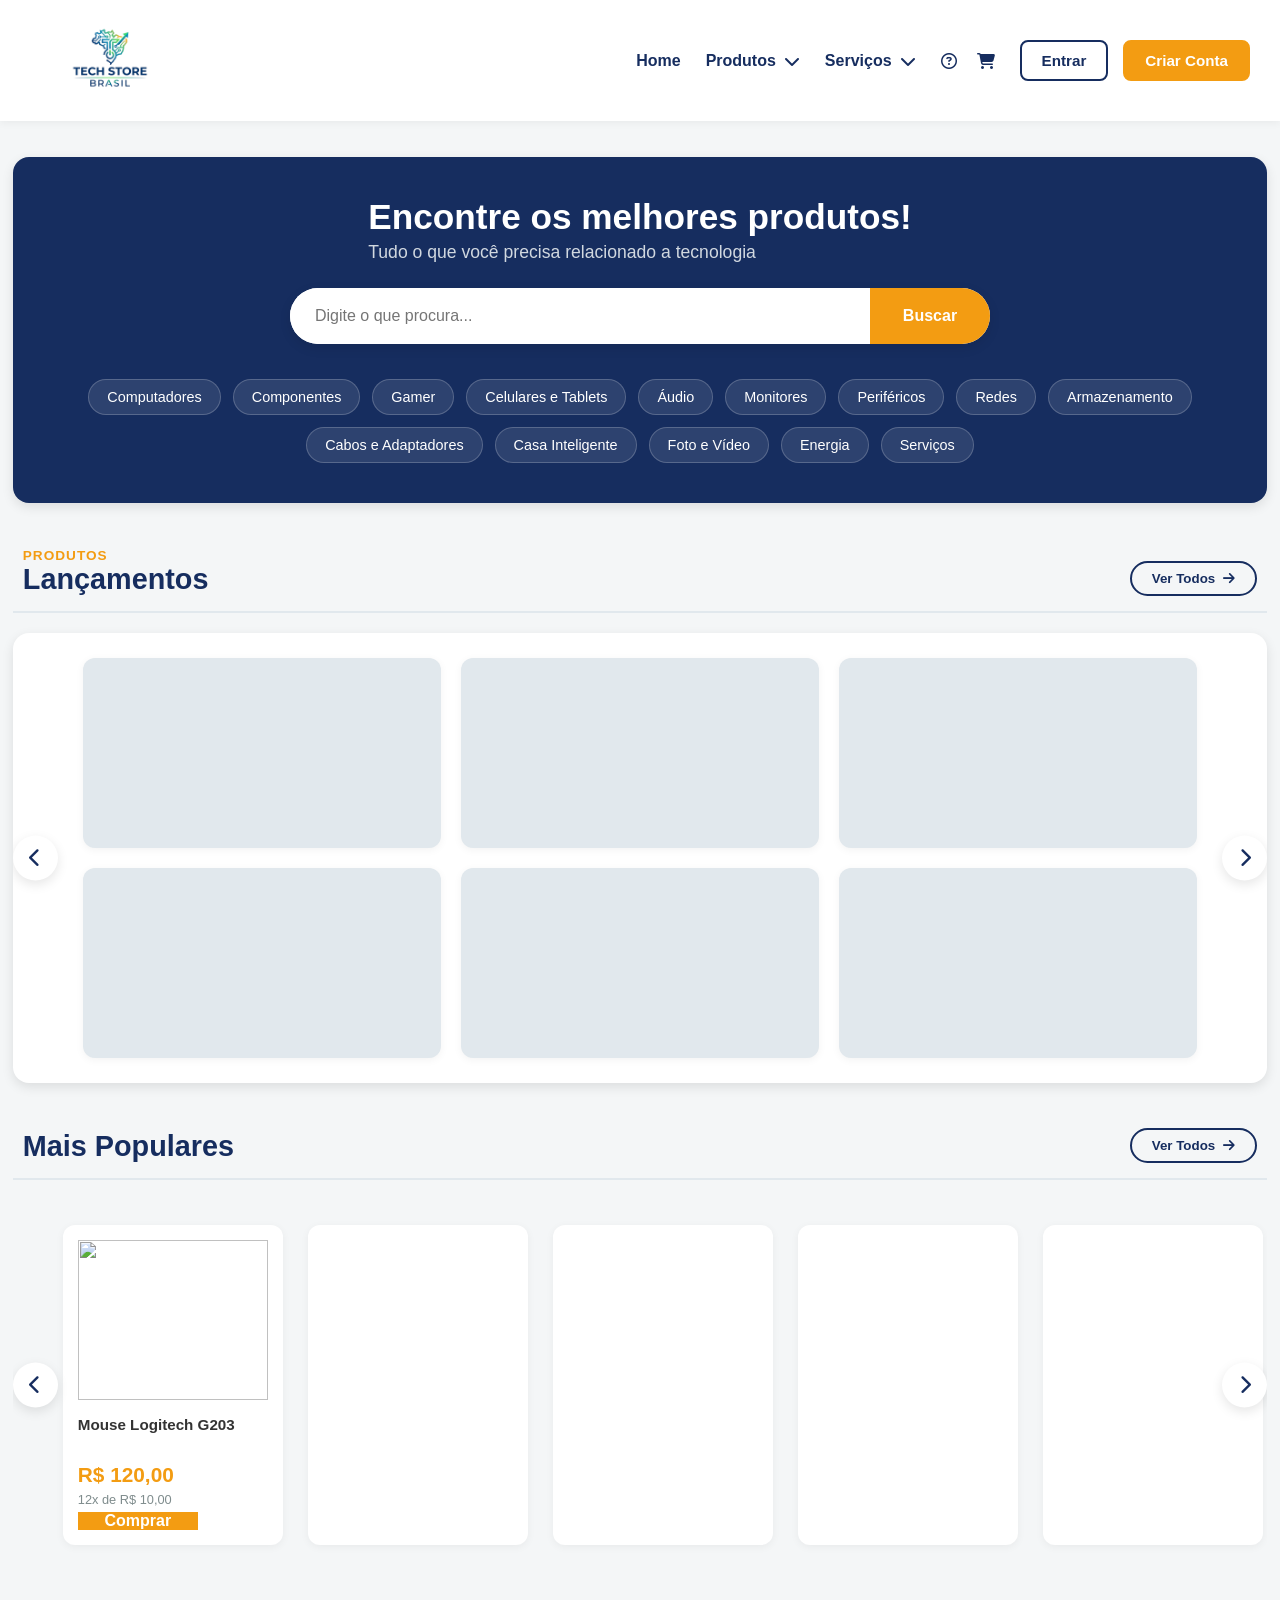
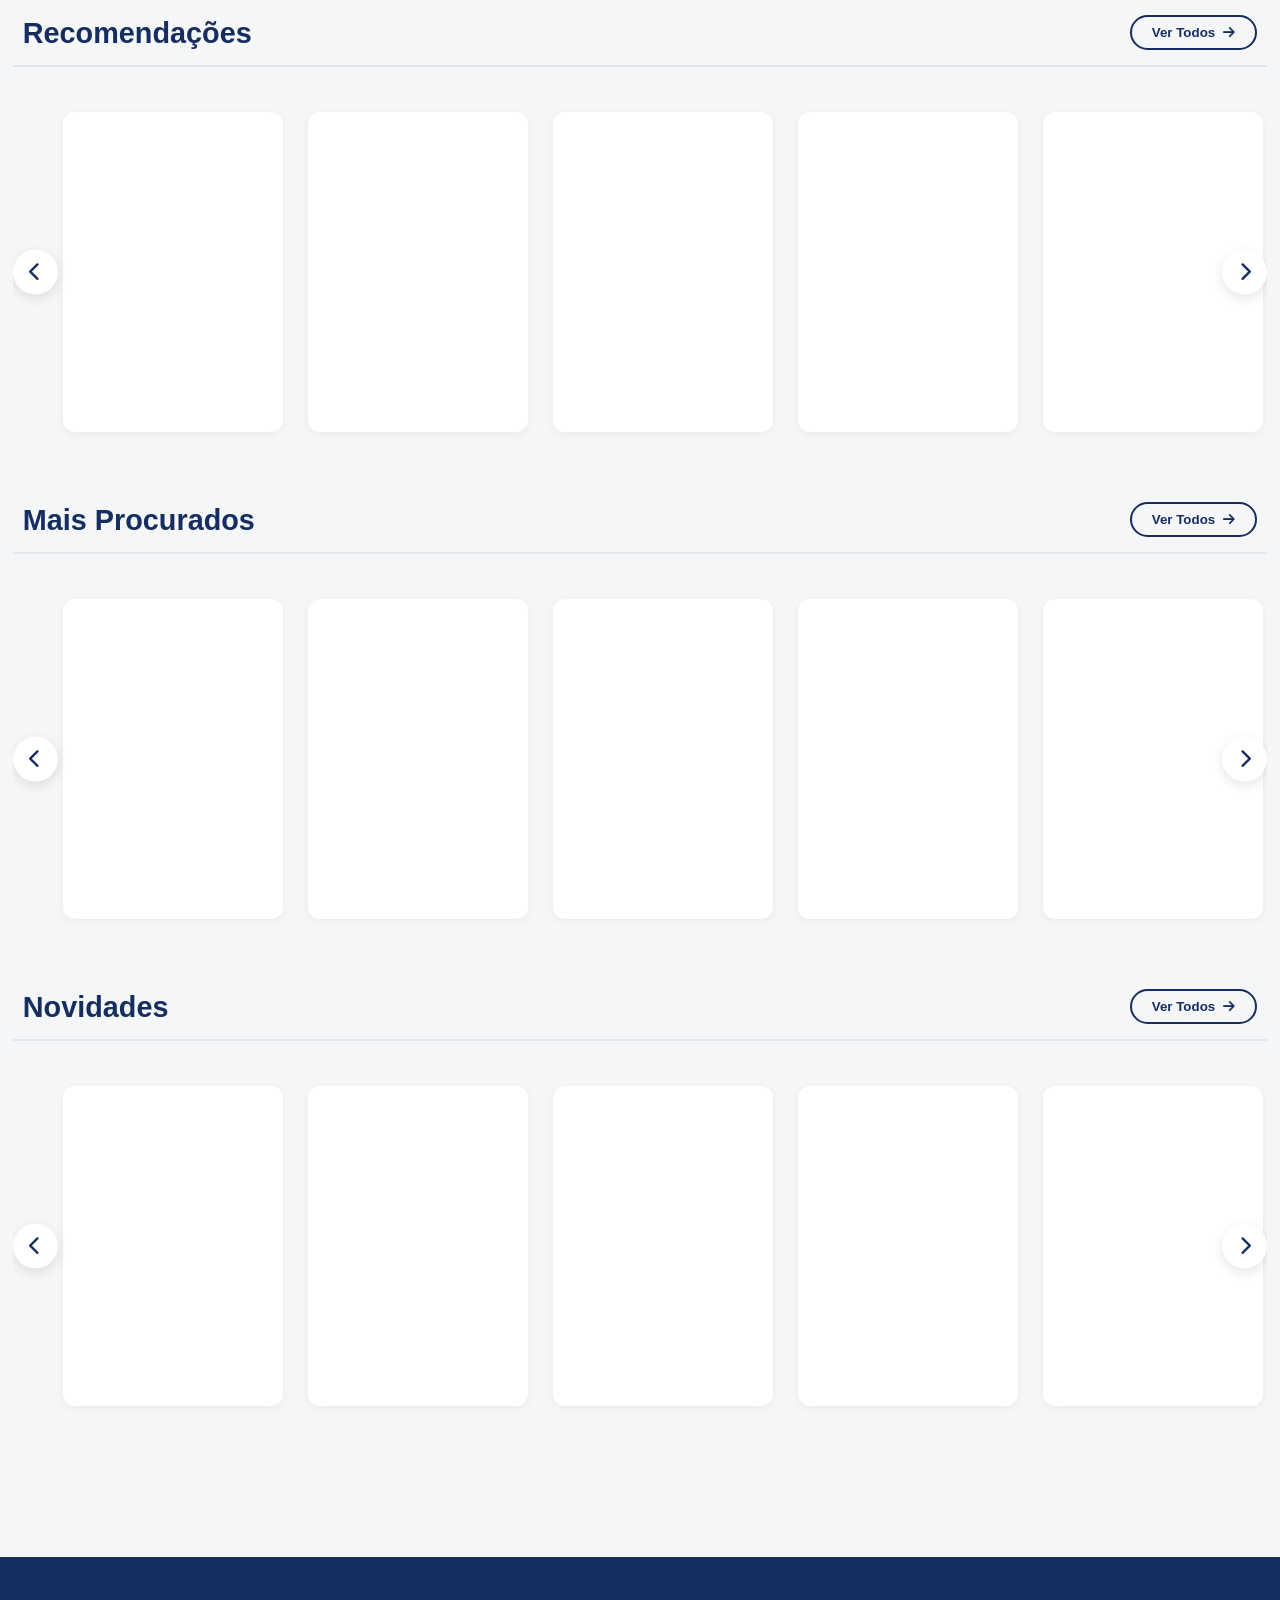
==== commit 8870ed66: "feat: melhorando a estrutura" ====
--- a/index.html
+++ b/index.html
@@ -14,7 +14,7 @@
     <header class="header">
       <div class="header-box-1">
         <div class="logo">
-          <img src="src/logoTechStore.png" />
+          <a href="index.html"><img src="src/logoTechStore.png" /></a>
         </div>
       </div>
       <div class="header-box-2">
@@ -211,6 +211,12 @@
           <button class="botao proximo"><i class="fa-solid fa-chevron-right"></i></button>
         </div>
       </section>
+      <div class="produtos-wrapper">
+        
+      </div>
+      <div class="servicos-wrapper">
+
+      </div>
     </main>
     <footer></footer>
     <script src="src/script.js"></script>
--- a/src/style.css
+++ b/src/style.css
@@ -361,7 +361,6 @@
   font-size: 0.95rem;
   line-height: 1.3;
   display: -webkit-box;
-  -webkit-line-clamp: 2;
   -webkit-box-orient: vertical;
   overflow: hidden;
 }
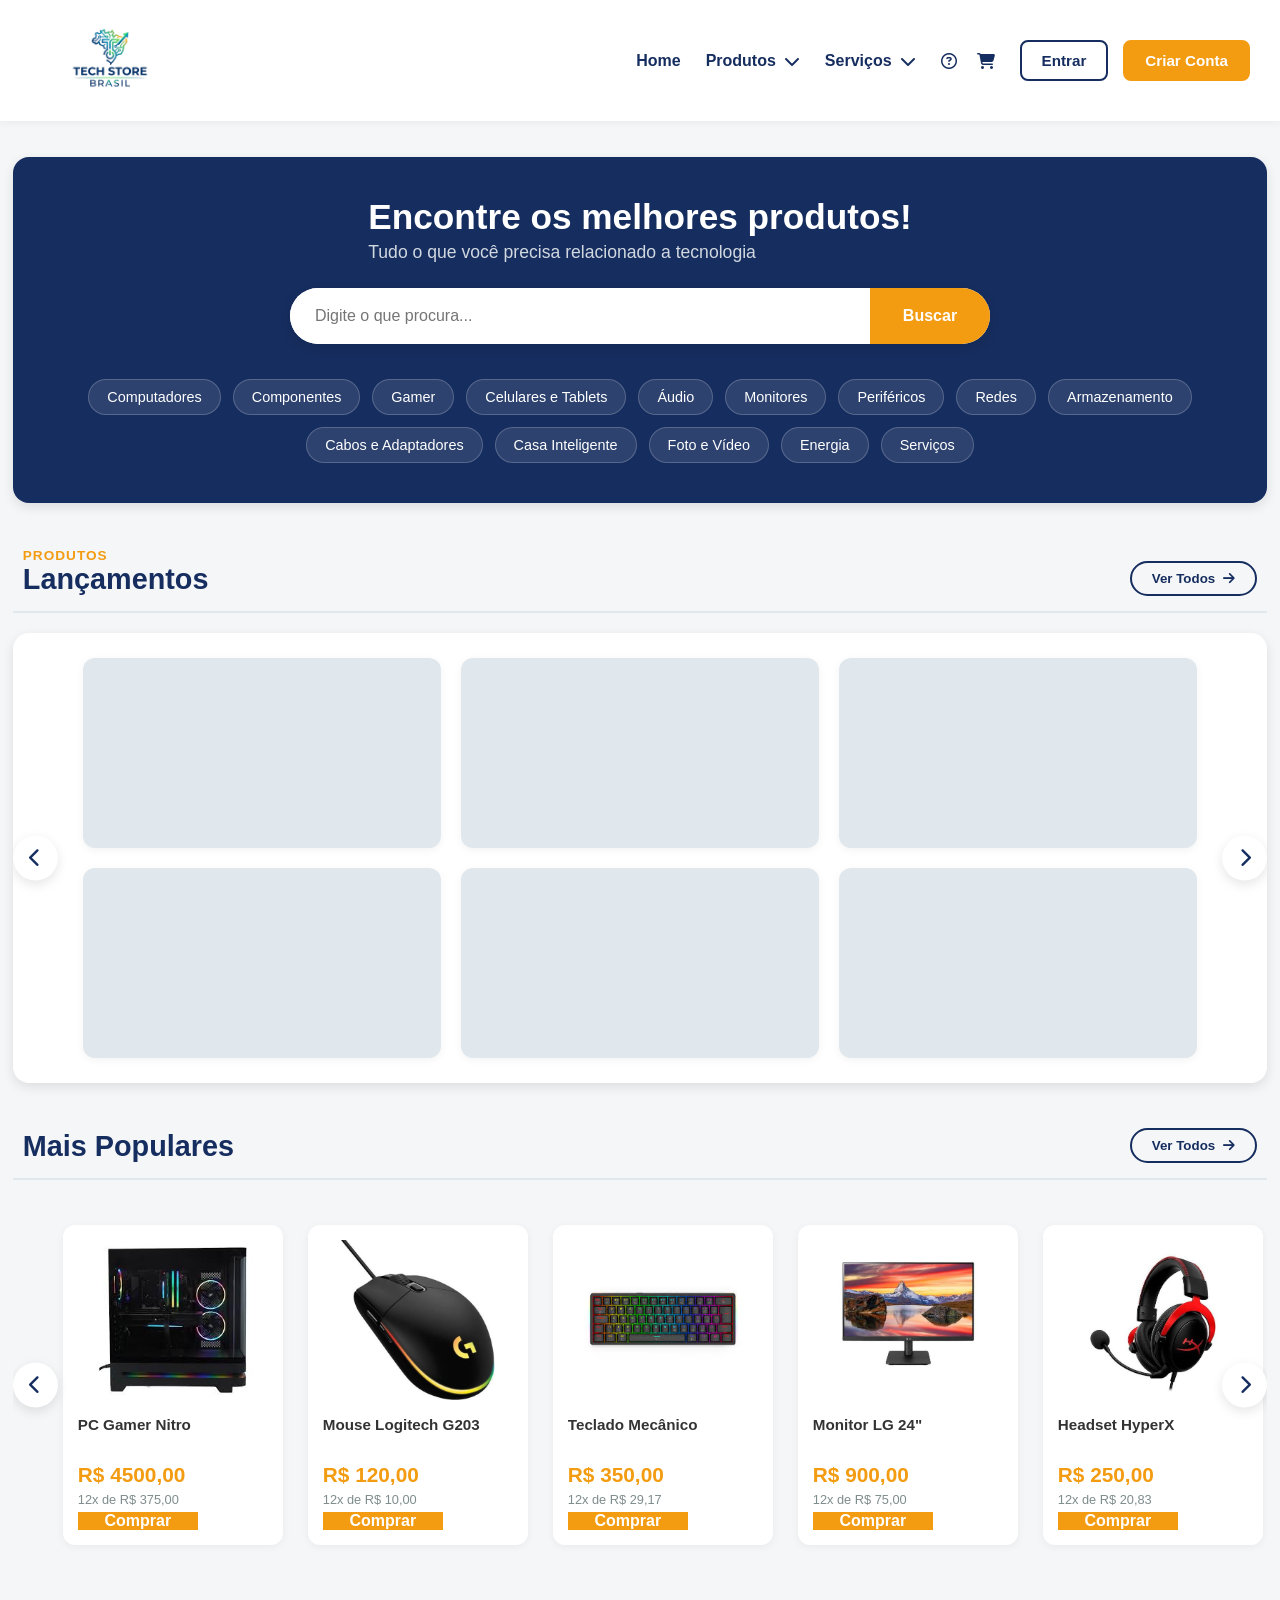
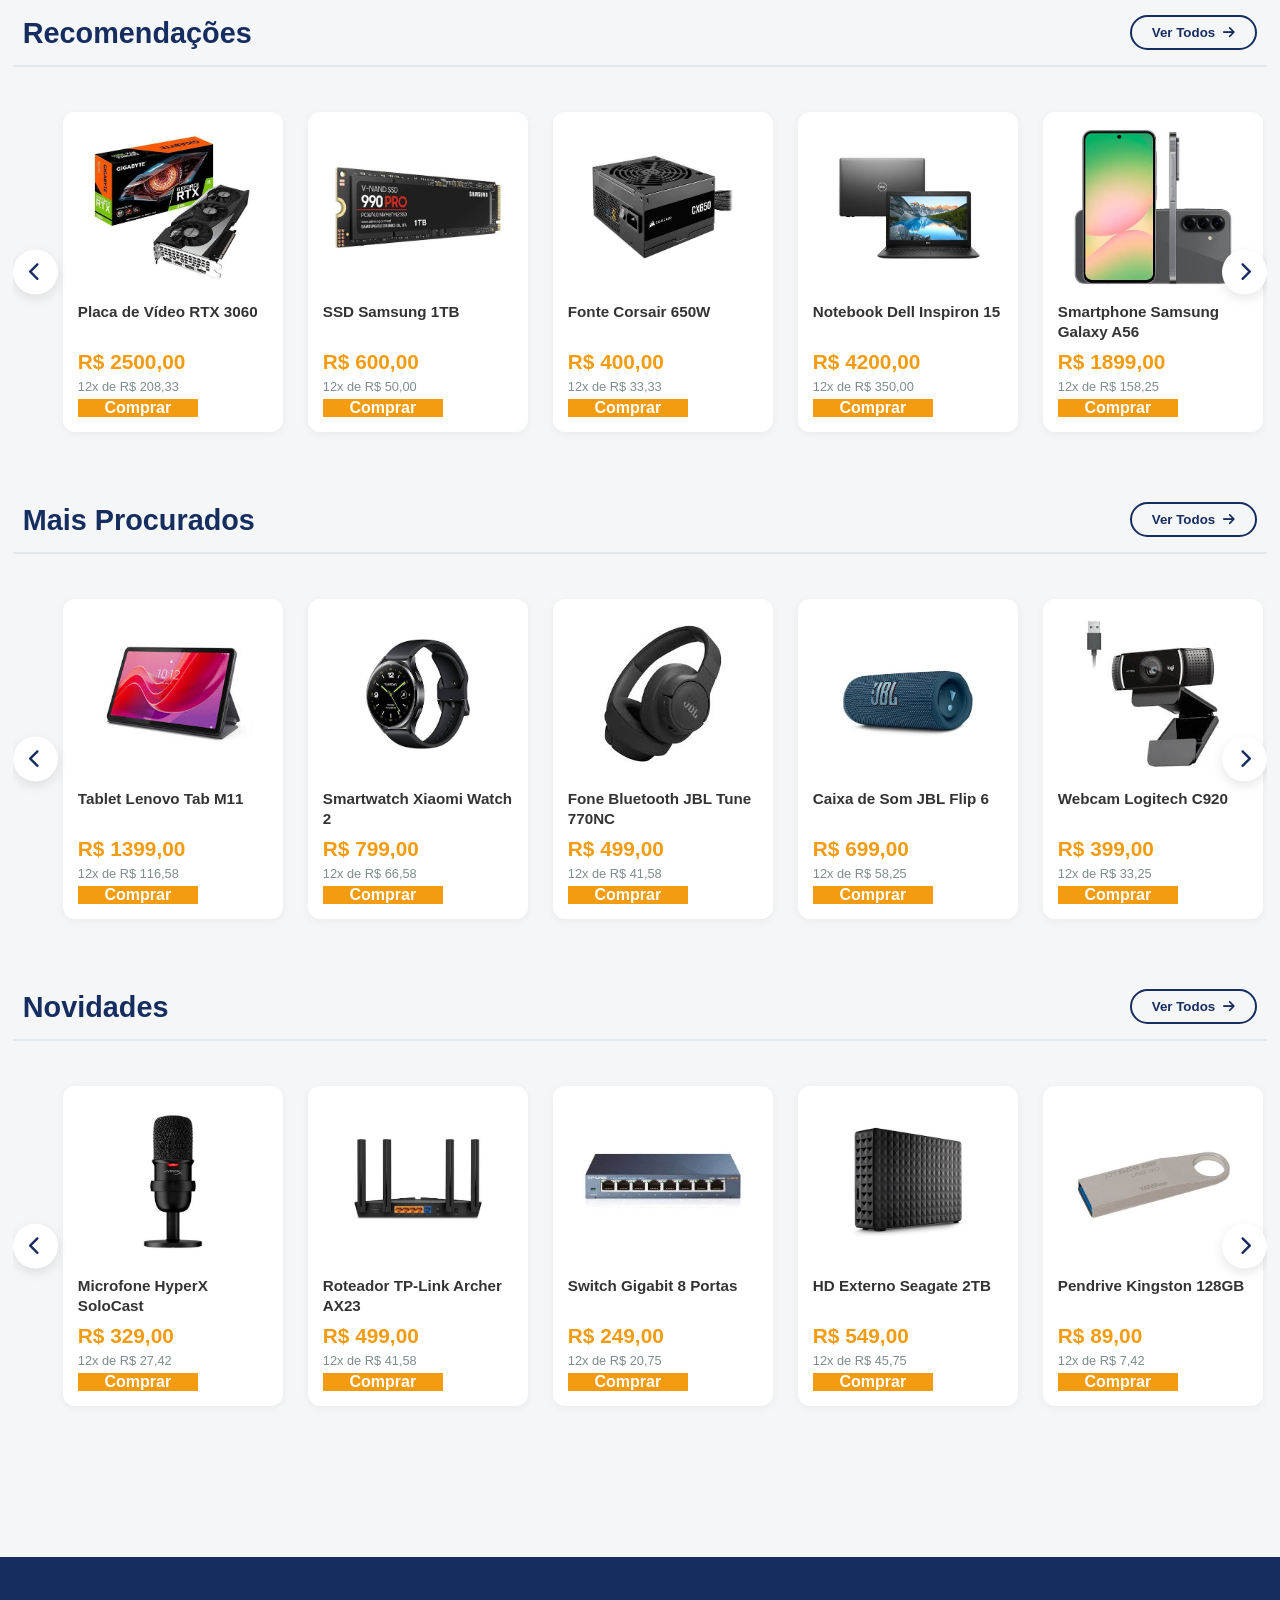
==== commit cad3bc89: "feat: adicionando os produtos ao carrossel" ====
--- a/index.html
+++ b/index.html
@@ -3,7 +3,7 @@
   <head>
     <meta charset="UTF-8" />
     <meta name="viewport" content="width=device-width, initial-scale=1.0" />
-    <title>Document</title>
+    <title>TechStore Brasil</title>
     <link rel="stylesheet" href="src/style.css" />
     <link
       rel="stylesheet"
@@ -14,7 +14,7 @@
     <header class="header">
       <div class="header-box-1">
         <div class="logo">
-          <a href="index.html"><img src="src/logoTechStore.png" /></a>
+          <a href="index.html"><img src="src/res/logoTechStore.png" /></a>
         </div>
       </div>
       <div class="header-box-2">
@@ -109,23 +109,7 @@
         <div class="carrossel">
           <button class="botao anterior"><i class="fa-solid fa-chevron-left"></i></button>
 
-          <div class="track">
-            <div class="produto">
-              <img src="src/mouse.jpg">
-              <p>Mouse Logitech G203</p>
-              <p>R$ 120,00</p>
-              <p>12x de R$ 10,00</p>
-              <button class="btn-buscar" onclick="adicionarAoCarrinho(2)">Comprar</button>
-            </div>
-            <div class="produto"></div>
-            <div class="produto"></div>
-            <div class="produto"></div>
-            <div class="produto"></div>
-            <div class="produto"></div>
-            <div class="produto"></div>
-            <div class="produto"></div>
-            <div class="produto"></div>
-          </div>
+          <div class="track" id="track-populares"></div>
 
           <button class="botao proximo"><i class="fa-solid fa-chevron-right"></i></button>
         </div>
@@ -142,16 +126,7 @@
         <div class="carrossel">
           <button class="botao anterior"><i class="fa-solid fa-chevron-left"></i></button>
 
-          <div class="track">
-            <div class="produto"></div>
-            <div class="produto"></div>
-            <div class="produto"></div>
-            <div class="produto"></div>
-            <div class="produto"></div>
-            <div class="produto"></div>
-            <div class="produto"></div>
-            <div class="produto"></div>
-            <div class="produto"></div>
+          <div class="track" id="track-recomendacoes">
           </div>
 
           <button class="botao proximo"><i class="fa-solid fa-chevron-right"></i></button>
@@ -169,16 +144,8 @@
         <div class="carrossel">
           <button class="botao anterior"><i class="fa-solid fa-chevron-left"></i></button>
 
-          <div class="track">
-            <div class="produto"></div>
-            <div class="produto"></div>
-            <div class="produto"></div>
-            <div class="produto"></div>
-            <div class="produto"></div>
-            <div class="produto"></div>
-            <div class="produto"></div>
-            <div class="produto"></div>
-            <div class="produto"></div>
+          <div class="track" id="track-mais-procurados">
+            
           </div>
 
           <button class="botao proximo"><i class="fa-solid fa-chevron-right"></i></button>
@@ -196,16 +163,8 @@
         <div class="carrossel">
           <button class="botao anterior"><i class="fa-solid fa-chevron-left"></i></button>
 
-          <div class="track">
-            <div class="produto"></div>
-            <div class="produto"></div>
-            <div class="produto"></div>
-            <div class="produto"></div>
-            <div class="produto"></div>
-            <div class="produto"></div>
-            <div class="produto"></div>
-            <div class="produto"></div>
-            <div class="produto"></div>
+          <div class="track" id="track-novidades">
+            
           </div>
 
           <button class="botao proximo"><i class="fa-solid fa-chevron-right"></i></button>
--- a/src/style.css
+++ b/src/style.css
@@ -413,6 +413,11 @@
   background-color: var(--dark-blue);
   color: var(--white);
 }
+
+
+
+/* Painel do Administrador */
+
 @media (max-width: 1050px) {
   .header {
     display: flex;
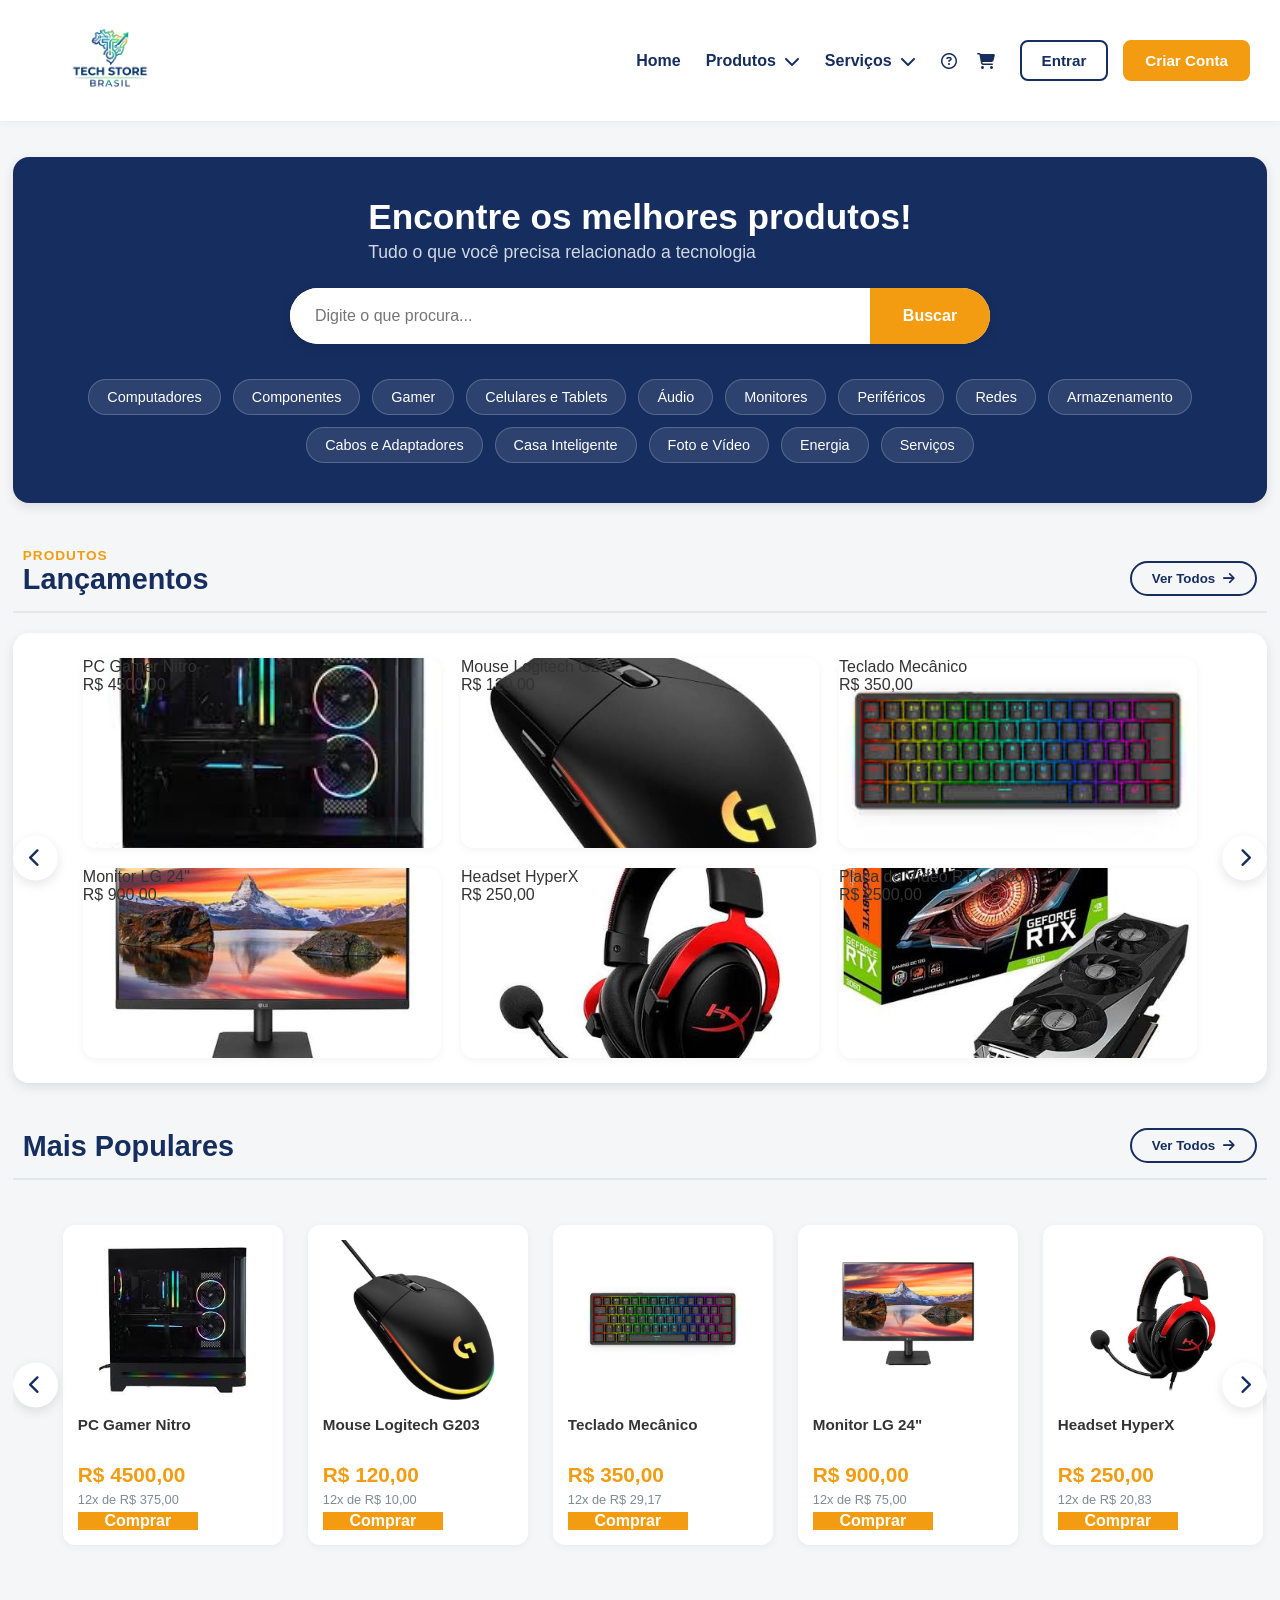
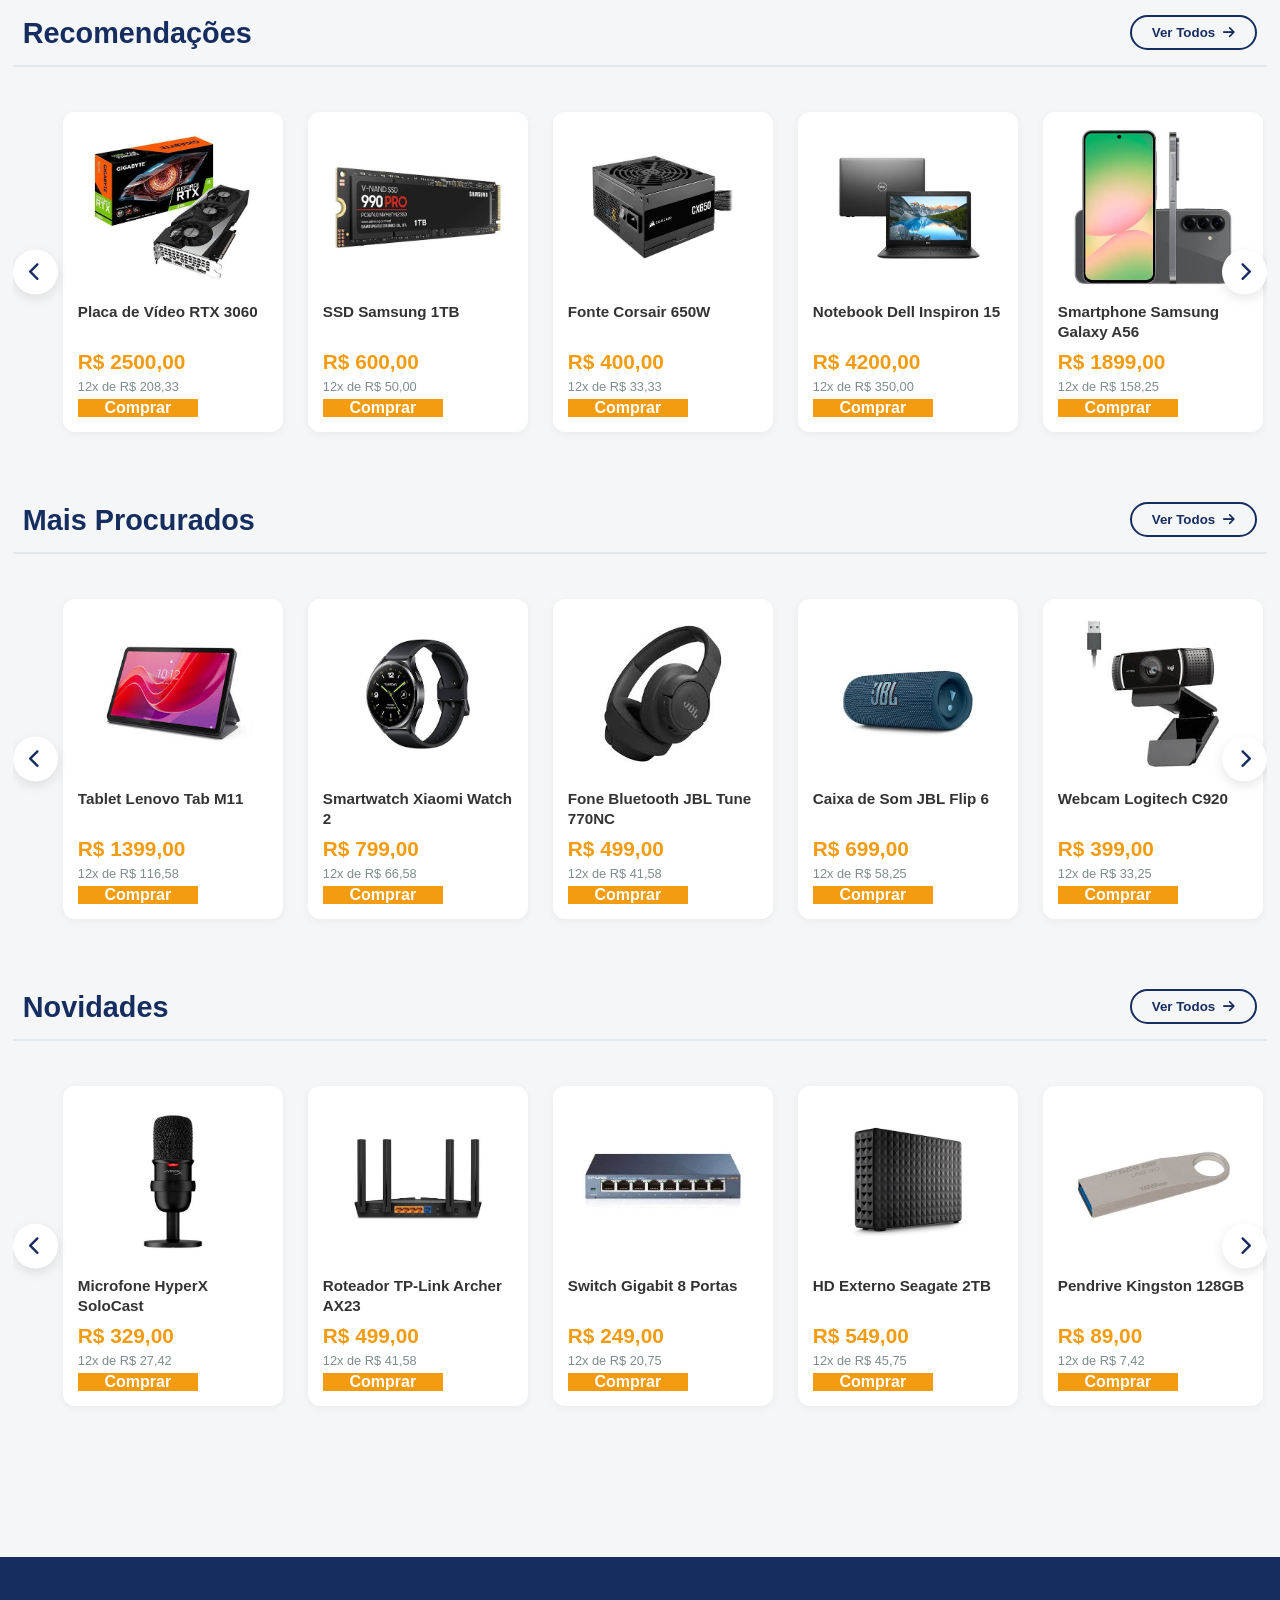
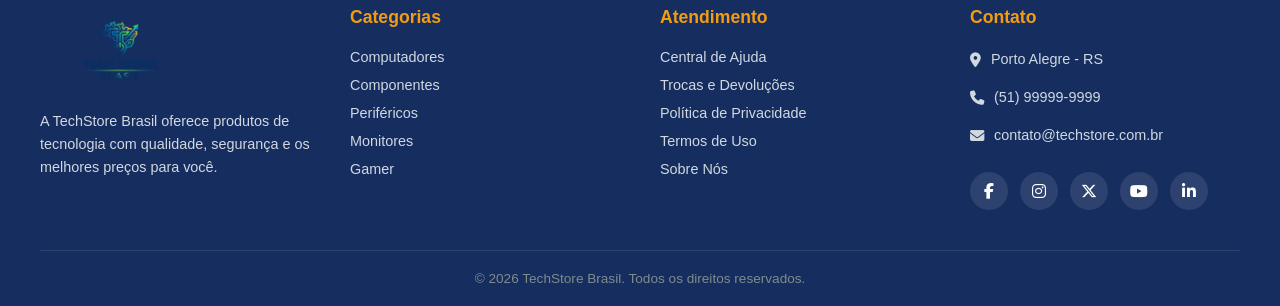
==== commit b6e98d74: "feat: melhorando a estrutura do projeto" ====
--- a/index.html
+++ b/index.html
@@ -1,183 +1,243 @@
 <!doctype html>
 <html lang="pt-br">
-  <head>
-    <meta charset="UTF-8" />
-    <meta name="viewport" content="width=device-width, initial-scale=1.0" />
-    <title>TechStore Brasil</title>
-    <link rel="stylesheet" href="src/style.css" />
-    <link
-      rel="stylesheet"
-      href="https://cdnjs.cloudflare.com/ajax/libs/font-awesome/6.7.2/css/all.min.css"
-    />
-  </head>
-  <body>
-    <header class="header">
-      <div class="header-box-1">
-        <div class="logo">
-          <a href="index.html"><img src="src/res/logoTechStore.png" /></a>
-        </div>
-      </div>
-      <div class="header-box-2">
-        <div class="home"><a href="index.html">Home</a></div>
-        <div class="produtos"><a href="#">Produtos<i class="fa-solid fa-chevron-down"></i></a></div>
-        <div class="servicos"><a href="#">Serviços<i class="fa-solid fa-chevron-down"></i></a></div>
-        <div class="sobre-carrinho">
-          <a href="sobre.html"><i class="fa-regular fa-circle-question"></i></a>
-          <a href="carrinho.html"><i class="fa-solid fa-cart-shopping"></i></a>
-        </div>
-        <div class="botoes">
-          <button class="btn-entrar"><a href="entrar.html">Entrar</a></button>
-          <button class="btn-criar-conta"><a href="criarConta.html">Criar Conta</a></button>
-        </div>
+
+<head>
+  <meta charset="UTF-8" />
+  <meta name="viewport" content="width=device-width, initial-scale=1.0" />
+  <title>TechStore Brasil</title>
+  <link rel="stylesheet" href="src/style.css" />
+  <link rel="stylesheet" href="https://cdnjs.cloudflare.com/ajax/libs/font-awesome/6.7.2/css/all.min.css" />
+</head>
+
+<body>
+  <header class="header">
+    <div class="header-box-1">
+      <div class="logo">
+        <a href="index.html"><img src="src/res/logoTechStore.png" /></a>
+      </div>
+    </div>
+    <div class="header-box-2">
+      <div class="home"><a href="index.html">Home</a></div>
+      <div class="produtos"><a href="#">Produtos<i class="fa-solid fa-chevron-down"></i></a></div>
+      <div class="servicos"><a href="#">Serviços<i class="fa-solid fa-chevron-down"></i></a></div>
+      <div class="sobre-carrinho">
+        <a href="sobre.html"><i class="fa-regular fa-circle-question"></i></a>
+        <a href="carrinho.html"><i class="fa-solid fa-cart-shopping"></i></a>
+      </div>
+      <div class="botoes">
+        <button class="btn-entrar"><a href="entrar.html">Entrar</a></button>
+        <button class="btn-criar-conta"><a href="criarConta.html">Criar Conta</a></button>
+      </div>
+    </div>
+  </header>
+  <main>
+    <header class="header-main">
+      <div class="header-main-mensagem">
+        <h2><b>Encontre os melhores produtos!</b></h2>
+        <h5>Tudo o que você precisa relacionado a tecnologia</h5>
+      </div>
+      <div class="barra-busca">
+        <form action="/buscar" method="GET">
+          <input class="campo-busca" type="search" id="campo-busca" name="q" placeholder="Digite o que procura...">
+          <button class="btn-buscar" type="submit">Buscar</button>
+        </form>
+      </div>
+      <div class="categorias">
+        <div><a href="#">Computadores</a></div>
+        <div><a href="#">Componentes</a></div>
+        <div><a href="#">Gamer</a></div>
+        <div><a href="#">Celulares e Tablets</a></div>
+        <div><a href="#">Áudio</a></div>
+        <div><a href="#">Monitores</a></div>
+        <div><a href="#">Periféricos</a></div>
+        <div><a href="#">Redes</a></div>
+        <div><a href="#">Armazenamento</a></div>
+        <div><a href="#">Cabos e Adaptadores</a></div>
+        <div><a href="#">Casa Inteligente</a></div>
+        <div><a href="#">Foto e Vídeo</a></div>
+        <div><a href="#">Energia</a></div>
+        <div><a href="#">Serviços</a></div>
       </div>
     </header>
-    <main>
-      <header class="header-main">
-        <div class="header-main-mensagem">
-          <h2><b>Encontre os melhores produtos!</b></h2>
-          <h5>Tudo o que você precisa relacionado a tecnologia</h5>
-        </div>
-        <div class="barra-busca">
-          <form action="/buscar" method="GET">
-            <input class="campo-busca" type="search" id="campo-busca" name="q" placeholder="Digite o que procura...">
-            <button class="btn-buscar" type="submit">Buscar</button>
-          </form>
-        </div>
-        <div class="categorias">
-          <div><a href="#">Computadores</a></div>
-          <div><a href="#">Componentes</a></div>
-          <div><a href="#">Gamer</a></div>
-          <div><a href="#">Celulares e Tablets</a></div>
-          <div><a href="#">Áudio</a></div>
-          <div><a href="#">Monitores</a></div>
-          <div><a href="#">Periféricos</a></div>
-          <div><a href="#">Redes</a></div>
-          <div><a href="#">Armazenamento</a></div>
-          <div><a href="#">Cabos e Adaptadores</a></div>
-          <div><a href="#">Casa Inteligente</a></div>
-          <div><a href="#">Foto e Vídeo</a></div>
-          <div><a href="#">Energia</a></div>
-          <div><a href="#">Serviços</a></div>
-        </div>
-      </header>
-      <section class="section-box lancamentos">
-        <div class="mensagem-box-lancamentos">
-          <div class="mensagem-lancamentos">
-            <h5>Produtos</h5>
-            <h2>Lançamentos</h2>
+    <section class="section-box lancamentos">
+      <div class="mensagem-box-lancamentos">
+        <div class="mensagem-lancamentos">
+          <h5>Produtos</h5>
+          <h2>Lançamentos</h2>
+        </div>
+        <button class="btn-ver-todos">
+          Ver Todos<i class="fa-solid fa-arrow-right"></i>
+        </button>
+      </div>
+      <div class="carrossel-banner" id="banner-lancamentos">
+
+        <div class="slide ativo">
+          <div class="grade-produtos-banner">
+            <div class="produto-banner"></div>
+            <div class="produto-banner"></div>
+            <div class="produto-banner"></div>
+            <div class="produto-banner"></div>
+            <div class="produto-banner"></div>
+            <div class="produto-banner"></div>
           </div>
-          <button class="btn-ver-todos">
-            Ver Todos<i class="fa-solid fa-arrow-right"></i>
-          </button>
-        </div>
-        <div class="carrossel-banner" id="banner-lancamentos">
-
-          <div class="slide ativo">
-            <div class="grade-produtos-banner">
-              <div class="produto-banner"></div>
-              <div class="produto-banner"></div>
-              <div class="produto-banner"></div>
-              <div class="produto-banner"></div>
-              <div class="produto-banner"></div>
-              <div class="produto-banner"></div>
-            </div>
+        </div>
+
+        <div class="slide">
+          <div class="grade-produtos-banner">
+            <div class="produto-banner"></div>
+            <div class="produto-banner"></div>
+            <div class="produto-banner"></div>
+            <div class="produto-banner"></div>
+            <div class="produto-banner"></div>
+            <div class="produto-banner"></div>
           </div>
-
-          <div class="slide">
-            <div class="grade-produtos-banner">
-              <div class="produto-banner"></div>
-              <div class="produto-banner"></div>
-              <div class="produto-banner"></div>
-              <div class="produto-banner"></div>
-              <div class="produto-banner"></div>
-              <div class="produto-banner"></div>
-            </div>
-          </div>
-
-          <button class="botao anterior" onclick="mudarSlideBanner(-1)"><i class="fa-solid fa-chevron-left"></i></button>
-          <button class="botao proximo" onclick="mudarSlideBanner(1)"><i class="fa-solid fa-chevron-right"></i></button>
-      </section>
-      <section class="section-box produtos-oferta">
-        <div class="mensagem-box">
-          <div class="mensagem">
-            <h2>Mais Populares</h2>
-          </div>
-          <button class="btn-ver-todos">
-            Ver Todos<i class="fa-solid fa-arrow-right"></i>
-          </button>
-        </div>
-        <div class="carrossel">
-          <button class="botao anterior"><i class="fa-solid fa-chevron-left"></i></button>
-
-          <div class="track" id="track-populares"></div>
-
-          <button class="botao proximo"><i class="fa-solid fa-chevron-right"></i></button>
-        </div>
-      </section>
-      <section class="section-box recomendacoes">
-        <div class="mensagem-box">
-          <div class="mensagem">
-            <h2>Recomendações</h2>
-          </div>
-          <button class="btn-ver-todos">
-            Ver Todos<i class="fa-solid fa-arrow-right"></i>
-          </button>
-        </div>
-        <div class="carrossel">
-          <button class="botao anterior"><i class="fa-solid fa-chevron-left"></i></button>
-
-          <div class="track" id="track-recomendacoes">
-          </div>
-
-          <button class="botao proximo"><i class="fa-solid fa-chevron-right"></i></button>
-        </div>
-      </section>
-      <section class="section-box mais-procurados">
-        <div class="mensagem-box">
-          <div class="mensagem">
-            <h2>Mais Procurados</h2>
-          </div>
-          <button class="btn-ver-todos">
-            Ver Todos<i class="fa-solid fa-arrow-right"></i>
-          </button>
-        </div>
-        <div class="carrossel">
-          <button class="botao anterior"><i class="fa-solid fa-chevron-left"></i></button>
-
-          <div class="track" id="track-mais-procurados">
-            
-          </div>
-
-          <button class="botao proximo"><i class="fa-solid fa-chevron-right"></i></button>
-        </div>
-      </section>
-      <section class="section-box novidades">
-        <div class="mensagem-box">
-          <div class="mensagem">
-            <h2>Novidades</h2>
-          </div>
-          <button class="btn-ver-todos">
-            Ver Todos<i class="fa-solid fa-arrow-right"></i>
-          </button>
-        </div>
-        <div class="carrossel">
-          <button class="botao anterior"><i class="fa-solid fa-chevron-left"></i></button>
-
-          <div class="track" id="track-novidades">
-            
-          </div>
-
-          <button class="botao proximo"><i class="fa-solid fa-chevron-right"></i></button>
-        </div>
-      </section>
-      <div class="produtos-wrapper">
-        
-      </div>
-      <div class="servicos-wrapper">
-
-      </div>
-    </main>
-    <footer></footer>
-    <script src="src/script.js"></script>
-  </body>
-</html>
+        </div>
+
+        <button class="botao anterior" onclick="mudarSlideBanner(-1)"><i class="fa-solid fa-chevron-left"></i></button>
+        <button class="botao proximo" onclick="mudarSlideBanner(1)"><i class="fa-solid fa-chevron-right"></i></button>
+    </section>
+    <section class="section-box produtos-oferta">
+      <div class="mensagem-box">
+        <div class="mensagem">
+          <h2>Mais Populares</h2>
+        </div>
+        <button class="btn-ver-todos">
+          Ver Todos<i class="fa-solid fa-arrow-right"></i>
+        </button>
+      </div>
+      <div class="carrossel">
+        <button class="botao anterior"><i class="fa-solid fa-chevron-left"></i></button>
+
+        <div class="track" id="track-populares"></div>
+
+        <button class="botao proximo"><i class="fa-solid fa-chevron-right"></i></button>
+      </div>
+    </section>
+    <section class="section-box recomendacoes">
+      <div class="mensagem-box">
+        <div class="mensagem">
+          <h2>Recomendações</h2>
+        </div>
+        <button class="btn-ver-todos">
+          Ver Todos<i class="fa-solid fa-arrow-right"></i>
+        </button>
+      </div>
+      <div class="carrossel">
+        <button class="botao anterior"><i class="fa-solid fa-chevron-left"></i></button>
+
+        <div class="track" id="track-recomendacoes">
+        </div>
+
+        <button class="botao proximo"><i class="fa-solid fa-chevron-right"></i></button>
+      </div>
+    </section>
+    <section class="section-box mais-procurados">
+      <div class="mensagem-box">
+        <div class="mensagem">
+          <h2>Mais Procurados</h2>
+        </div>
+        <button class="btn-ver-todos">
+          Ver Todos<i class="fa-solid fa-arrow-right"></i>
+        </button>
+      </div>
+      <div class="carrossel">
+        <button class="botao anterior"><i class="fa-solid fa-chevron-left"></i></button>
+
+        <div class="track" id="track-mais-procurados">
+
+        </div>
+
+        <button class="botao proximo"><i class="fa-solid fa-chevron-right"></i></button>
+      </div>
+    </section>
+    <section class="section-box novidades">
+      <div class="mensagem-box">
+        <div class="mensagem">
+          <h2>Novidades</h2>
+        </div>
+        <button class="btn-ver-todos">
+          Ver Todos<i class="fa-solid fa-arrow-right"></i>
+        </button>
+      </div>
+      <div class="carrossel">
+        <button class="botao anterior"><i class="fa-solid fa-chevron-left"></i></button>
+
+        <div class="track" id="track-novidades">
+
+        </div>
+
+        <button class="botao proximo"><i class="fa-solid fa-chevron-right"></i></button>
+      </div>
+    </section>
+    <div class="produtos-wrapper">
+
+    </div>
+    <div class="servicos-wrapper">
+
+    </div>
+  </main>
+  <footer class="footer">
+    <div class="footer-container">
+
+      <div class="footer-coluna">
+        <img src="src/res/logoTechStore.png" alt="TechStore Brasil" class="footer-logo">
+        <p>
+          A TechStore Brasil oferece produtos de tecnologia com qualidade,
+          segurança e os melhores preços para você.
+        </p>
+      </div>
+
+      <div class="footer-coluna">
+        <h3>Categorias</h3>
+        <ul>
+          <li><a href="#">Computadores</a></li>
+          <li><a href="#">Componentes</a></li>
+          <li><a href="#">Periféricos</a></li>
+          <li><a href="#">Monitores</a></li>
+          <li><a href="#">Gamer</a></li>
+        </ul>
+      </div>
+
+      <div class="footer-coluna">
+        <h3>Atendimento</h3>
+        <ul>
+          <li><a href="#">Central de Ajuda</a></li>
+          <li><a href="#">Trocas e Devoluções</a></li>
+          <li><a href="#">Política de Privacidade</a></li>
+          <li><a href="#">Termos de Uso</a></li>
+          <li><a href="sobre.html">Sobre Nós</a></li>
+        </ul>
+      </div>
+      <div class="footer-coluna">
+        <h3>Contato</h3>
+        <p>
+          <i class="fa-solid fa-location-dot"></i>
+          Porto Alegre - RS
+        </p>
+        <p>
+          <i class="fa-solid fa-phone"></i>
+          (51) 99999-9999
+        </p>
+        <p>
+          <i class="fa-solid fa-envelope"></i>
+          contato@techstore.com.br
+        </p>
+        <div class="footer-redes">
+          <a href="#"><i class="fa-brands fa-facebook-f"></i></a>
+          <a href="#"><i class="fa-brands fa-instagram"></i></a>
+          <a href="#"><i class="fa-brands fa-x-twitter"></i></a>
+          <a href="#"><i class="fa-brands fa-youtube"></i></a>
+          <a href="#"><i class="fa-brands fa-linkedin-in"></i></a>
+        </div>
+      </div>
+
+    </div>
+
+    <div class="footer-bottom">
+      <p>&copy; 2026 TechStore Brasil. Todos os direitos reservados.</p>
+    </div>
+  </footer>
+  <script src="src/script.js"></script>
+</body>
+
+</html>
--- a/src/style.css
+++ b/src/style.css
@@ -1,12 +1,12 @@
 :root {
-  --primary: #f39c12;          
+  --primary: #f39c12;
   --primary-hover: #e67e22;
-  --dark-blue: #162d5f;        
+  --dark-blue: #162d5f;
   --dark-blue-hover: #0f1f45;
-  --light-bg: #f4f6f7;         
+  --light-bg: #f4f6f7;
   --white: #ffffff;
-  --text-main: #333333;        
-  --text-light: #7f8c8d;     
+  --text-main: #333333;
+  --text-light: #7f8c8d;
   --shadow-sm: 0 2px 8px rgba(0, 0, 0, 0.05);
   --shadow-md: 0 4px 12px rgba(0, 0, 0, 0.1);
   --shadow-hover: 0 8px 24px rgba(0, 0, 0, 0.15);
@@ -19,7 +19,7 @@
 }
 body {
   background-color: var(--light-bg);
-  font-family: 'Segoe UI', Roboto, Helvetica, Arial, sans-serif;
+  font-family: "Segoe UI", Roboto, Helvetica, Arial, sans-serif;
   display: flex;
   flex-direction: column;
   align-items: center;
@@ -63,7 +63,10 @@
   justify-content: flex-end;
   gap: 25px;
 }
-.home a, .produtos a, .servicos a, .sobre-carrinho a {
+.home a,
+.produtos a,
+.servicos a,
+.sobre-carrinho a {
   color: var(--dark-blue);
   text-decoration: none;
   font-weight: 600;
@@ -73,7 +76,10 @@
   gap: 8px;
   transition: var(--transition);
 }
-.home a:hover, .produtos a:hover, .servicos a:hover, .sobre-carrinho a:hover {
+.home a:hover,
+.produtos a:hover,
+.servicos a:hover,
+.sobre-carrinho a:hover {
   color: var(--primary);
 }
 .sobre-carrinho {
@@ -85,7 +91,8 @@
   display: flex;
   gap: 15px;
 }
-.btn-entrar, .btn-criar-conta {
+.btn-entrar,
+.btn-criar-conta {
   border: none;
   border-radius: 8px;
   font-weight: bold;
@@ -94,7 +101,8 @@
   cursor: pointer;
   overflow: hidden;
 }
-.btn-entrar a, .btn-criar-conta a {
+.btn-entrar a,
+.btn-criar-conta a {
   text-decoration: none;
   padding: 10px 20px;
   display: block;
@@ -223,7 +231,8 @@
   flex-direction: column;
   gap: 20px;
 }
-.mensagem-box, .mensagem-box-lancamentos {
+.mensagem-box,
+.mensagem-box-lancamentos {
   width: 100%;
   display: flex;
   align-items: flex-end;
@@ -232,7 +241,8 @@
   border-bottom: 2px solid #e1e8ed;
   padding-bottom: 15px;
 }
-.mensagem h2, .mensagem-lancamentos h2 {
+.mensagem h2,
+.mensagem-lancamentos h2 {
   font-size: 1.8rem;
   color: var(--dark-blue);
 }
@@ -368,13 +378,15 @@
   font-weight: 800;
   font-size: 1.3rem;
   color: var(--primary);
-  margin-top: auto; 
+  margin-top: auto;
 }
 .produto p:nth-of-type(3) {
   font-size: 0.8rem;
   color: var(--text-light);
 }
-.botao, .btn-carrossel-anterior, .btn-carrossel-proximo {
+.botao,
+.btn-carrossel-anterior,
+.btn-carrossel-proximo {
   width: 45px;
   height: 45px;
   display: flex;
@@ -390,7 +402,9 @@
   transition: var(--transition);
   font-size: 1.2rem;
 }
-.botao:hover, .btn-carrossel-anterior:hover, .btn-carrossel-proximo:hover {
+.botao:hover,
+.btn-carrossel-anterior:hover,
+.btn-carrossel-proximo:hover {
   background-color: var(--dark-blue);
   color: var(--white);
 }
@@ -408,15 +422,228 @@
 }
 footer {
   width: 100%;
-  min-height: 20vh;
   margin-top: auto;
   background-color: var(--dark-blue);
   color: var(--white);
-}
-
-
-
+  padding: 50px 20px 20px 20px;
+}
+.footer-container {
+  max-width: 1200px;
+  margin: 0 auto;
+  display: grid;
+  grid-template-columns: repeat(auto-fit, minmax(220px, 1fr));
+  gap: 40px;
+  padding-bottom: 40px;
+  border-bottom: 1px solid rgba(255, 255, 255, 0.1);
+}
+.footer-coluna {
+  display: flex;
+  flex-direction: column;
+  gap: 15px;
+}
+.footer-logo {
+  max-width: 160px;
+  height: auto;
+}
+.footer-coluna p {
+  color: #d1d8e0;
+  font-size: 0.9rem;
+  line-height: 1.6;
+  display: flex;
+  align-items: center;
+  gap: 10px;
+}
+.footer-coluna h3 {
+  font-size: 1.1rem;
+  color: var(--primary);
+  margin-bottom: 5px;
+  position: relative;
+}
+.footer-coluna ul {
+  list-style: none;
+  padding: 0;
+  margin: 0;
+  display: flex;
+  flex-direction: column;
+  gap: 10px;
+}
+.footer-coluna ul li a {
+  color: #d1d8e0;
+  text-decoration: none;
+  font-size: 0.9rem;
+  transition: var(--transition);
+}
+.footer-coluna ul li a:hover {
+  color: var(--primary);
+  padding-left: 5px;
+}
+.footer-redes {
+  display: flex;
+  gap: 12px;
+  margin-top: 10px;
+}
+.footer-redes a {
+  width: 38px;
+  height: 38px;
+  background-color: rgba(255, 255, 255, 0.1);
+  color: var(--white);
+  border-radius: 50%;
+  display: flex;
+  align-items: center;
+  justify-content: center;
+  text-decoration: none;
+  transition: var(--transition);
+}
+.footer-redes a:hover {
+  background-color: var(--primary);
+  color: var(--white);
+  transform: translateY(-3px);
+}
+.footer-bottom {
+  max-width: 1200px;
+  margin: 0 auto;
+  padding-top: 20px;
+  text-align: center;
+  color: #7f8c8d;
+  font-size: 0.85rem;
+}
 /* Painel do Administrador */
+.main-adm {
+  max-width: 1200px;
+  margin: 40px auto;
+  padding: 0 20px;
+}
+.admin-section-titulo {
+  font-size: 1.8rem;
+  color: var(--dark-blue);
+  margin-bottom: 20px;
+  border-bottom: 2px solid #e1e8ed;
+  padding-bottom: 10px;
+}
+.dashboard {
+  display: flex;
+  flex-direction: row;
+  align-items: center;
+  justify-content: space-between;
+  gap: 20px;
+  margin-bottom: 40px;
+}
+.card-metric {
+  min-width: 200px;
+  background: #fff;
+  padding: 20px;
+  border-radius: 12px;
+}
+.card-metric h3 {
+  font-size: 1rem;
+  color: #555;
+  margin-bottom: 10px;
+}
+.card-metric p {
+  font-size: 1.4rem;
+  font-weight: bold;
+  color: #0d1b2a;
+}
+.faturamento{
+  background: #fff; 
+  padding: 20px; 
+  border-radius: 12px; 
+  margin-bottom: 30px; 
+}
+.cadastro-produtos-wrapper {
+  display: grid;
+  grid-template-columns: 1fr 2fr;
+  gap: 30px;
+}
+@media (max-width: 900px) {
+  .cadastro-produtos-wrapper {
+    grid-template-columns: 1fr;
+  }
+}
+.form-cadastrar {
+  background: #fff;
+  padding: 25px;
+  border-radius: 12px;
+}
+.form-cadastrar h2 {
+  margin-bottom: 20px;
+  font-size: 1.3rem;
+  color: #0d1b2a;
+}
+.form-group {
+  margin-bottom: 15px;
+}
+.form-group label {
+  display: block;
+  margin-bottom: 5px;
+  font-weight: 600;
+  color: #333;
+}
+.form-group input,
+.form-group select {
+  width: 100%;
+  padding: 10px;
+  border: 1px solid #ccc;
+  border-radius: 6px;
+  font-size: 1rem;
+}
+.btn-cadastrar-prod {
+  background-color: #1b4965;
+  color: white;
+  border: none;
+  padding: 12px 20px;
+  border-radius: 6px;
+  cursor: pointer;
+  font-weight: bold;
+  width: 100%;
+  transition: background 0.3s;
+}
+.btn-cadastrar-prod:hover {
+  background-color: #0d1b2a;
+}
+.lista-produtos-adm {
+  background: #fff;
+  padding: 25px;
+  border-radius: 12px;
+  max-height: 600px;
+  overflow-y: auto;
+}
+.box{
+  overflow-x: auto;
+}
+.tabela-adm {
+  width: 100%;
+  border-collapse: collapse;
+  margin-top: 15px;
+}
+.tabela-adm th,
+.tabela-adm td {
+  padding: 12px;
+  text-align: left;
+  border-bottom: 1px solid #eee;
+  font-size: 0.95rem;
+}
+.tabela-adm th {
+  background-color: #f8f9fa;
+  color: #333;
+}
+.tabela-adm img {
+  width: 40px;
+  height: 40px;
+  object-fit: cover;
+  border-radius: 4px;
+}
+.btn-remover-adm {
+  background-color: #e63946;
+  color: white;
+  border: none;
+  padding: 6px 10px;
+  border-radius: 4px;
+  cursor: pointer;
+}
+.btn-remover-adm:hover {
+  background-color: #d90429;
+}
 
 @media (max-width: 1050px) {
   .header {
@@ -426,7 +653,8 @@
     padding: 20px;
     gap: 20px;
   }
-  .header-box-1, .header-box-2 {
+  .header-box-1,
+  .header-box-2 {
     justify-content: center;
     width: 100%;
   }
@@ -440,27 +668,50 @@
     grid-template-columns: repeat(2, 1fr);
     grid-template-rows: repeat(3, 1fr);
   }
-  .carrossel-banner { height: 600px; }
+  .carrossel-banner {
+    height: 600px;
+  }
 }
 @media (max-width: 600px) {
   .produto {
     flex: 0 0 160px;
     height: 280px;
   }
-  .produto img { height: 120px; }
+  .produto img {
+    height: 120px;
+  }
   .carrossel {
     padding: 10px 30px;
   }
-  .carrossel-banner { height: 800px; padding: 10px; }
-  .carrossel-banner .slide { padding: 15px 45px; }
+  .carrossel-banner {
+    height: 800px;
+    padding: 10px;
+  }
+  .carrossel-banner .slide {
+    padding: 15px 45px;
+  }
   .grade-produtos-banner {
     grid-template-columns: 1fr;
     grid-template-rows: repeat(6, 1fr);
   }
-  .mensagem-box, .mensagem-box-lancamentos {
+  .mensagem-box,
+  .mensagem-box-lancamentos {
     flex-direction: column;
     text-align: center;
     align-items: center;
     gap: 15px;
   }
-}+  .footer-container {
+    grid-template-columns: 1fr;
+    text-align: center;
+  }
+  .footer-coluna {
+    align-items: center;
+  }
+  .footer-coluna p {
+    justify-content: center;
+  }
+  .footer-coluna ul li a:hover {
+    padding-left: 0;
+  }
+}
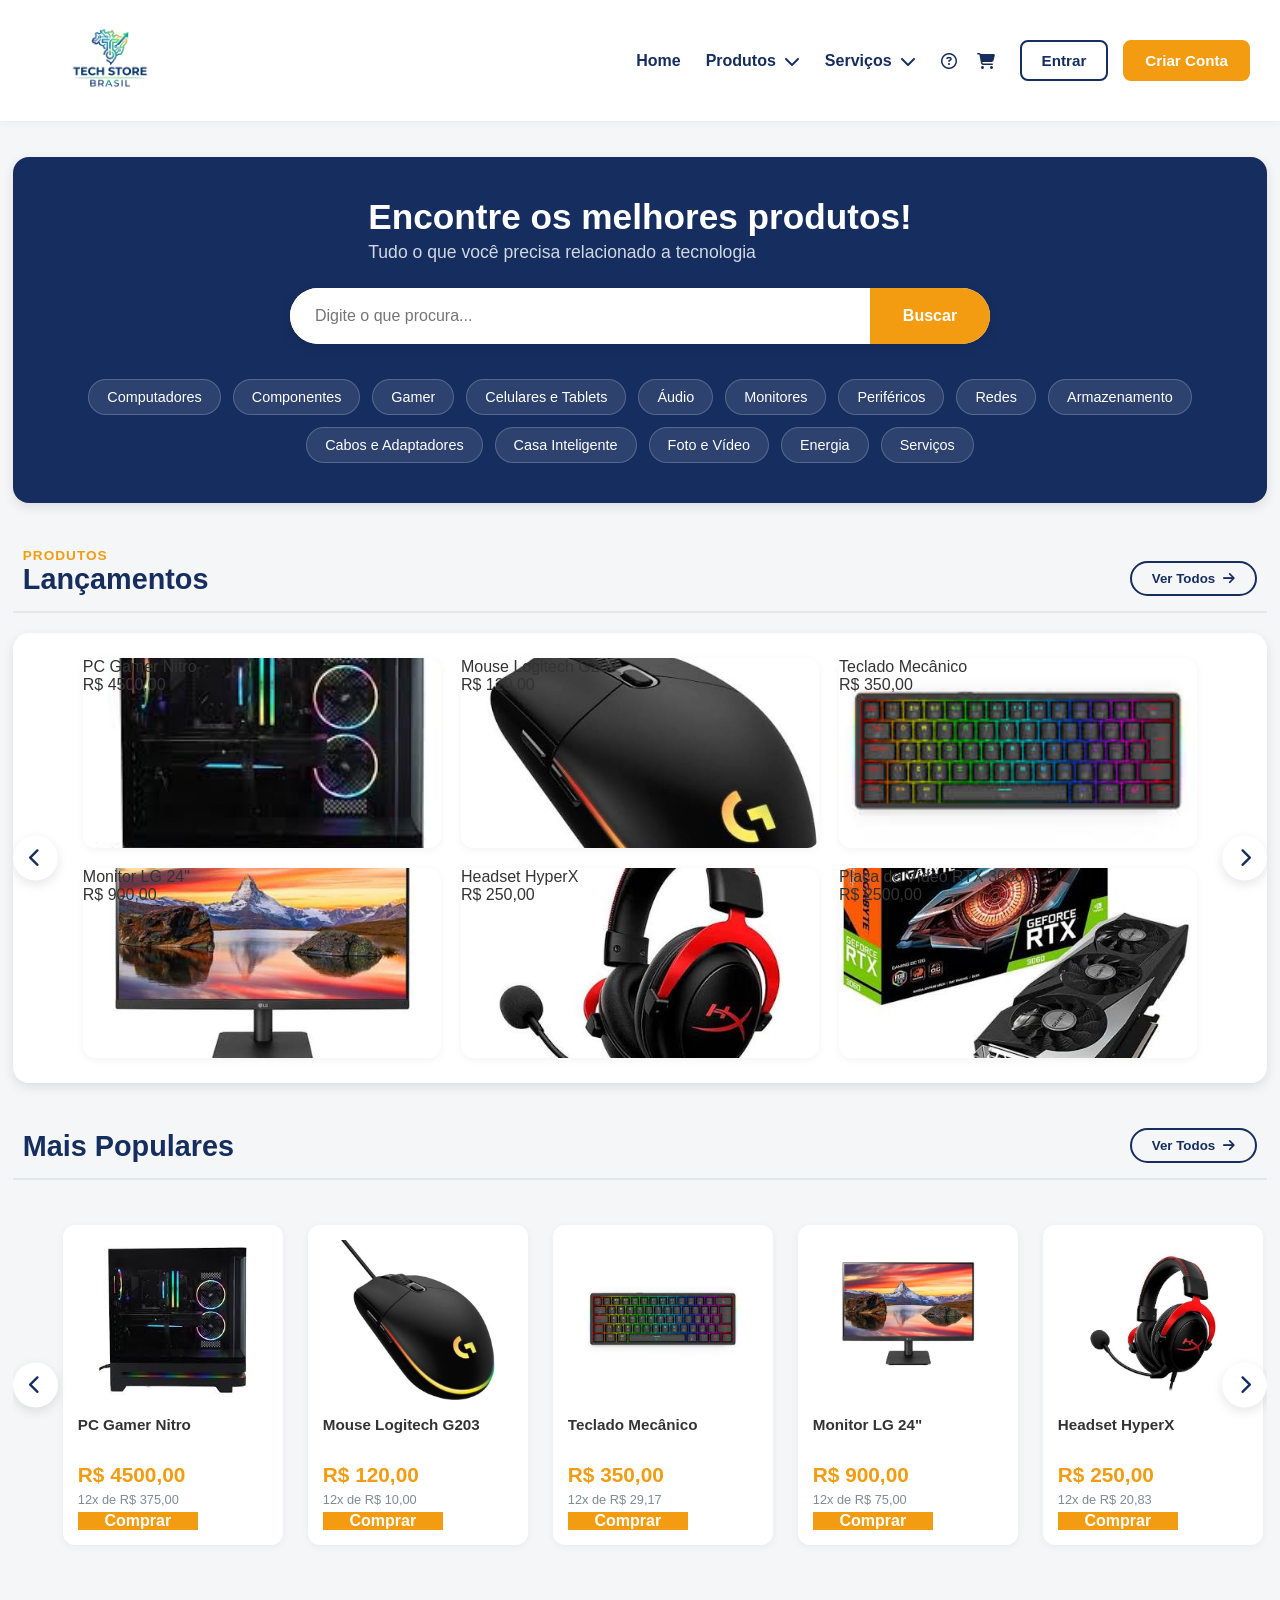
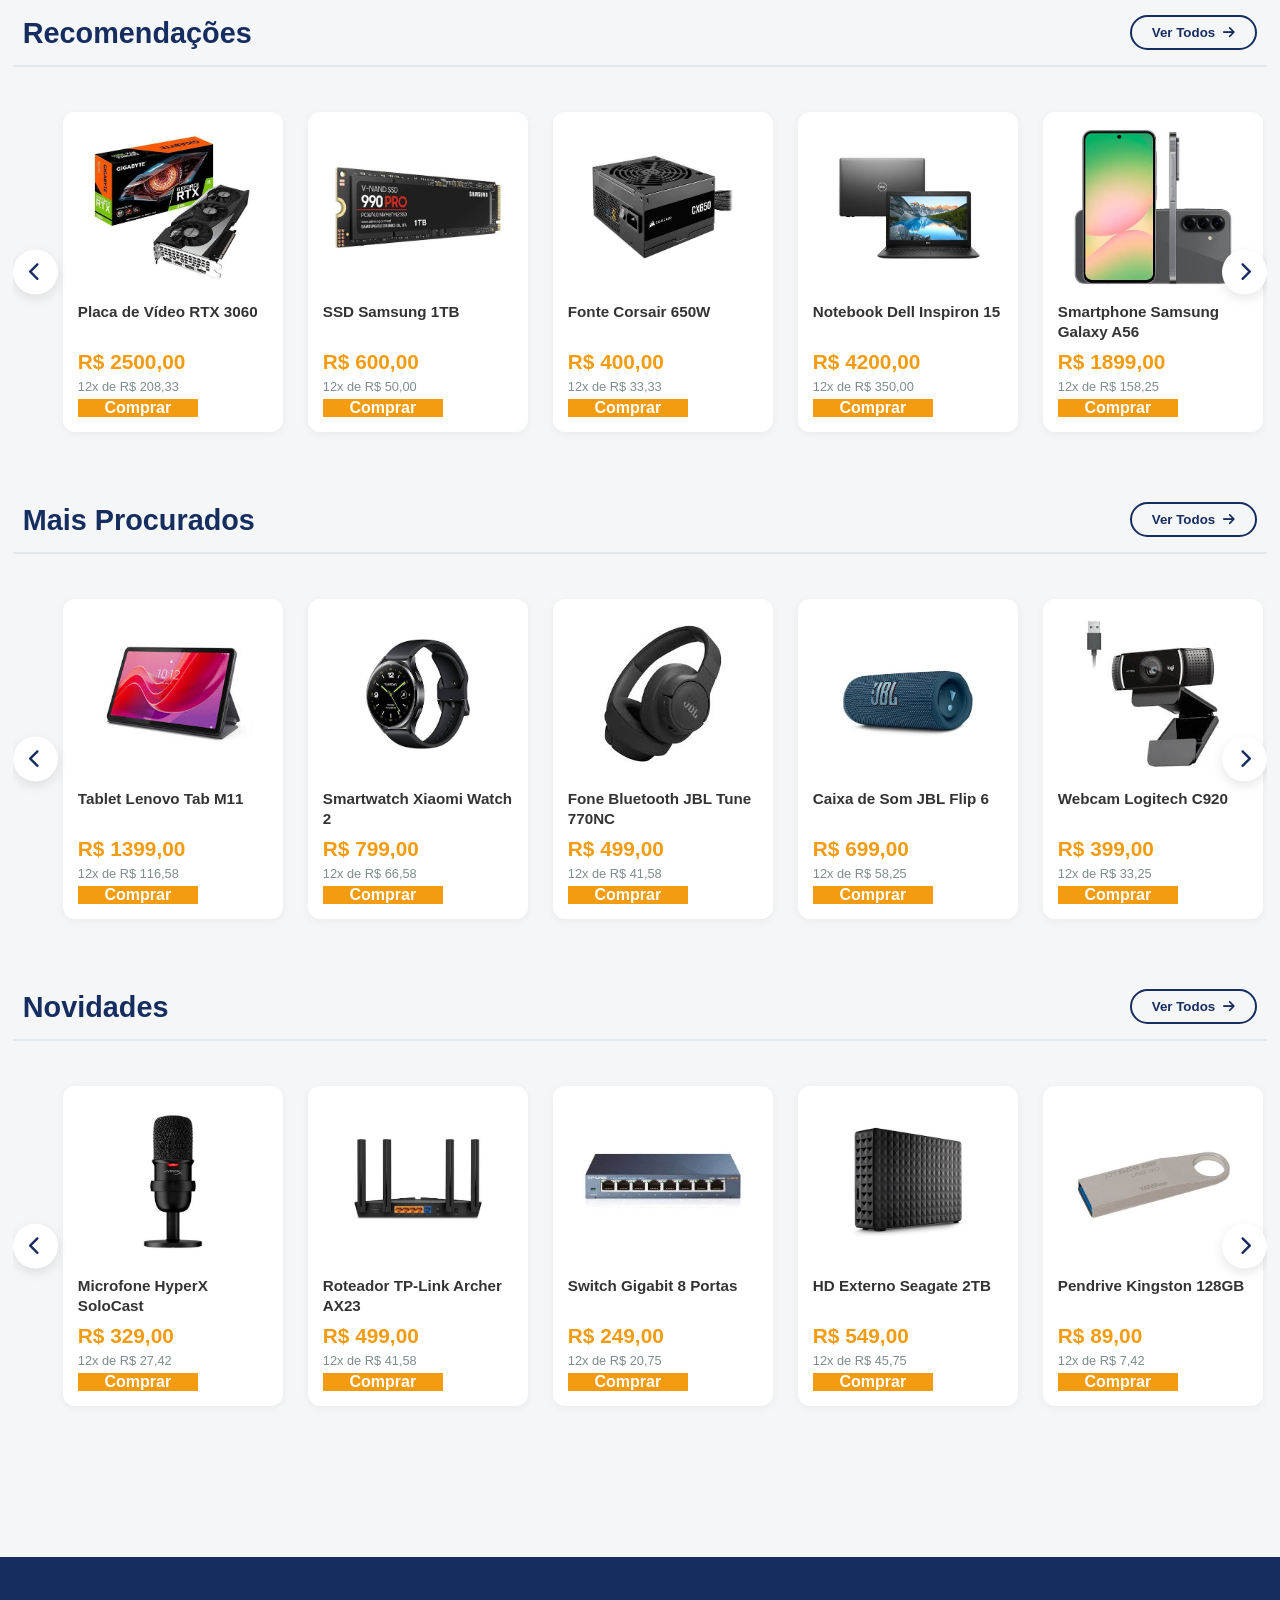
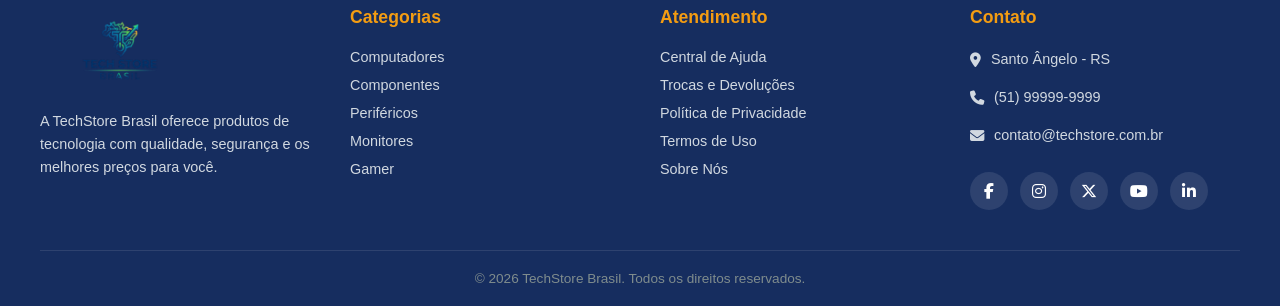
==== commit 1ad7876b: "Update index.html" ====
--- a/index.html
+++ b/index.html
@@ -212,7 +212,7 @@
         <h3>Contato</h3>
         <p>
           <i class="fa-solid fa-location-dot"></i>
-          Porto Alegre - RS
+          Santo Ângelo - RS
         </p>
         <p>
           <i class="fa-solid fa-phone"></i>
@@ -230,9 +230,7 @@
           <a href="#"><i class="fa-brands fa-linkedin-in"></i></a>
         </div>
       </div>
-
-    </div>
-
+    </div>
     <div class="footer-bottom">
       <p>&copy; 2026 TechStore Brasil. Todos os direitos reservados.</p>
     </div>
@@ -240,4 +238,4 @@
   <script src="src/script.js"></script>
 </body>
 
-</html>+</html>
